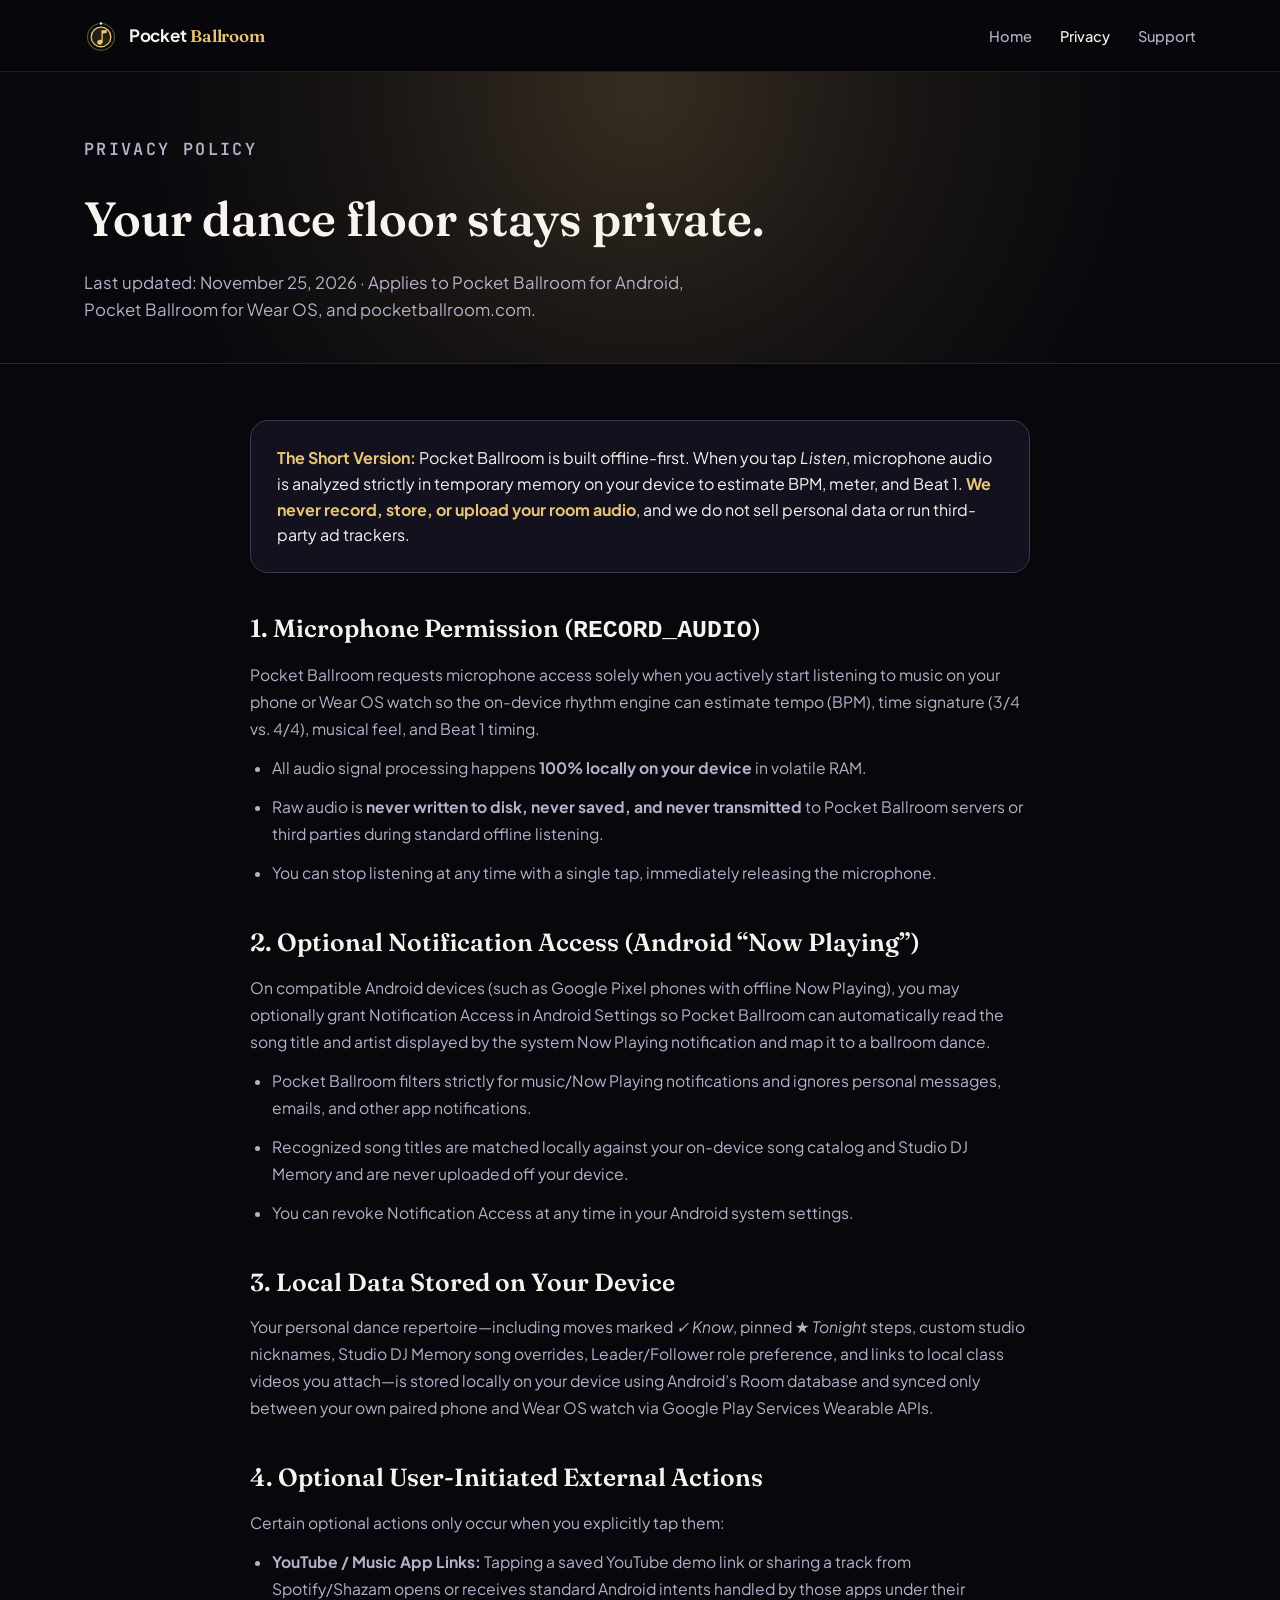
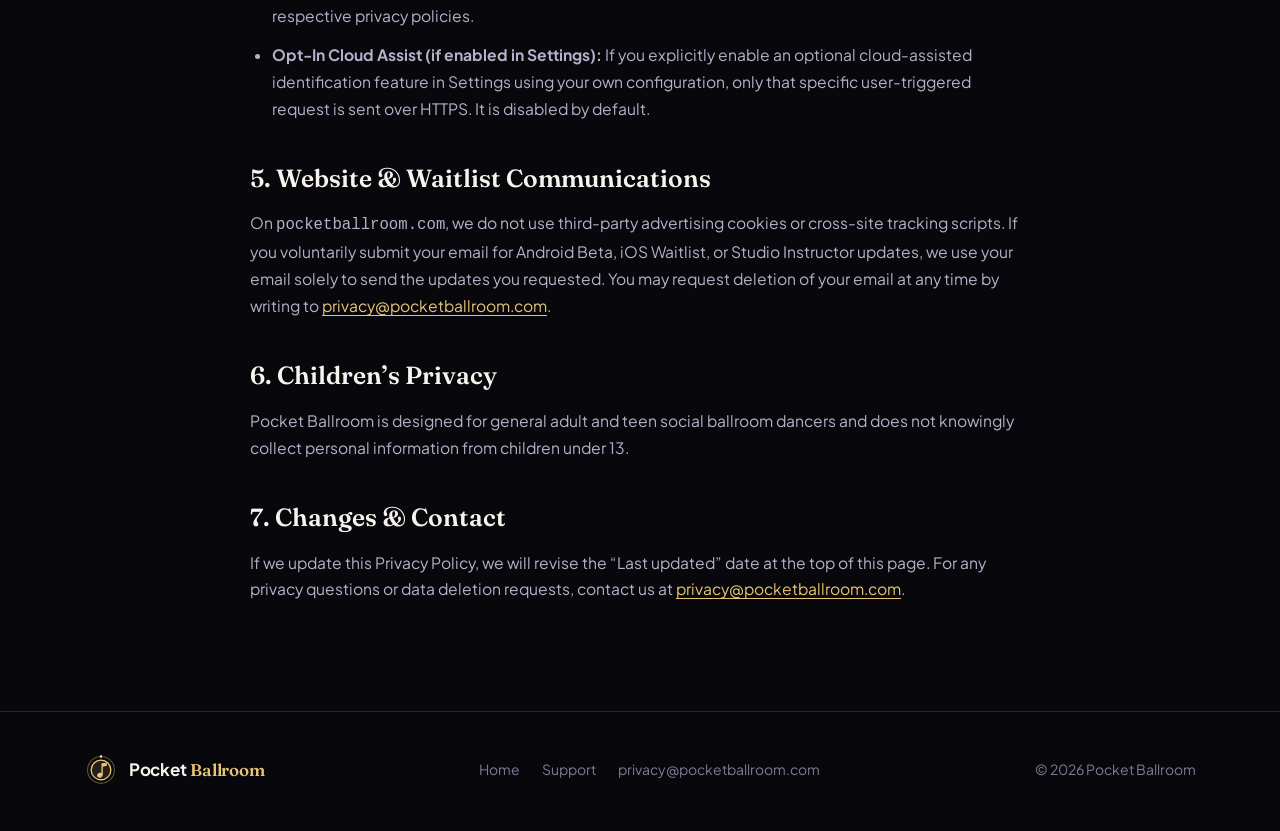
==== privacy/index.html @ 1997e45b "Launch Pocket Ballroom website, privacy policy, support page & social asset kit" ====
<!DOCTYPE html>
<html lang="en">
<head>
  <meta charset="UTF-8">
  <meta name="viewport" content="width=device-width, initial-scale=1.0">
  <title>Privacy Policy — Pocket Ballroom</title>
  <meta name="description" content="Pocket Ballroom Privacy Policy. Audio is analyzed 100% on your device—never recorded, saved, or uploaded.">
  <link rel="canonical" href="https://pocketballroom.com/privacy/">
  <meta name="theme-color" content="#08070C">
  <link rel="icon" type="image/svg+xml" href="/assets/favicon.svg">
  <link rel="preconnect" href="https://fonts.googleapis.com">
  <link rel="preconnect" href="https://fonts.gstatic.com" crossorigin>
  <link href="https://fonts.googleapis.com/css2?family=Fraunces:opsz,wght@9..144,600&family=JetBrains+Mono:wght@500;600&family=Plus+Jakarta+Sans:wght@400;500;600;700&display=swap" rel="stylesheet">
  <link rel="stylesheet" href="/css/tokens.css">
  <link rel="stylesheet" href="/css/styles.css">
</head>
<body>

  <header class="site-header">
    <div class="container nav-inner">
      <a href="/" class="brand-lockup">
        <img src="/assets/emblem.svg" alt="" class="emblem" width="34" height="34">
        <span class="brand-wordmark">
          <span class="word-pocket">Pocket</span>
          <span class="word-ballroom">Ballroom</span>
        </span>
      </a>
      <nav aria-label="Primary">
        <ul class="nav-links">
          <li><a href="/">Home</a></li>
          <li><a href="/privacy/" aria-current="page">Privacy</a></li>
          <li><a href="/support/">Support</a></li>
        </ul>
      </nav>
    </div>
  </header>

  <main>
    <section class="page-hero">
      <div class="container">
        <p class="eyebrow">Privacy Policy</p>
        <h1>Your dance floor stays private.</h1>
        <p>Last updated: November 25, 2026 · Applies to Pocket Ballroom for Android, Pocket Ballroom for Wear OS, and pocketballroom.com.</p>
      </div>
    </section>

    <article class="container prose">
      <div class="summary-box">
        <strong>The Short Version:</strong> Pocket Ballroom is built offline-first. When you tap <em>Listen</em>, microphone audio is analyzed strictly in temporary memory on your device to estimate BPM, meter, and Beat 1. <strong>We never record, store, or upload your room audio</strong>, and we do not sell personal data or run third-party ad trackers.
      </div>

      <h2>1. Microphone Permission (<code>RECORD_AUDIO</code>)</h2>
      <p>
        Pocket Ballroom requests microphone access solely when you actively start listening to music on your phone or Wear OS watch so the on-device rhythm engine can estimate tempo (BPM), time signature (3/4 vs. 4/4), musical feel, and Beat 1 timing.
      </p>
      <ul>
        <li>All audio signal processing happens <strong>100% locally on your device</strong> in volatile RAM.</li>
        <li>Raw audio is <strong>never written to disk, never saved, and never transmitted</strong> to Pocket Ballroom servers or third parties during standard offline listening.</li>
        <li>You can stop listening at any time with a single tap, immediately releasing the microphone.</li>
      </ul>

      <h2>2. Optional Notification Access (Android “Now Playing”)</h2>
      <p>
        On compatible Android devices (such as Google Pixel phones with offline Now Playing), you may optionally grant Notification Access in Android Settings so Pocket Ballroom can automatically read the song title and artist displayed by the system Now Playing notification and map it to a ballroom dance.
      </p>
      <ul>
        <li>Pocket Ballroom filters strictly for music/Now Playing notifications and ignores personal messages, emails, and other app notifications.</li>
        <li>Recognized song titles are matched locally against your on-device song catalog and Studio DJ Memory and are never uploaded off your device.</li>
        <li>You can revoke Notification Access at any time in your Android system settings.</li>
      </ul>

      <h2>3. Local Data Stored on Your Device</h2>
      <p>
        Your personal dance repertoire—including moves marked <em>✓ Know</em>, pinned <em>★ Tonight</em> steps, custom studio nicknames, Studio DJ Memory song overrides, Leader/Follower role preference, and links to local class videos you attach—is stored locally on your device using Android’s Room database and synced only between your own paired phone and Wear OS watch via Google Play Services Wearable APIs.
      </p>

      <h2>4. Optional User-Initiated External Actions</h2>
      <p>
        Certain optional actions only occur when you explicitly tap them:
      </p>
      <ul>
        <li><strong>YouTube / Music App Links:</strong> Tapping a saved YouTube demo link or sharing a track from Spotify/Shazam opens or receives standard Android intents handled by those apps under their respective privacy policies.</li>
        <li><strong>Opt-In Cloud Assist (if enabled in Settings):</strong> If you explicitly enable an optional cloud-assisted identification feature in Settings using your own configuration, only that specific user-triggered request is sent over HTTPS. It is disabled by default.</li>
      </ul>

      <h2>5. Website &amp; Waitlist Communications</h2>
      <p>
        On <code>pocketballroom.com</code>, we do not use third-party advertising cookies or cross-site tracking scripts. If you voluntarily submit your email for Android Beta, iOS Waitlist, or Studio Instructor updates, we use your email solely to send the updates you requested. You may request deletion of your email at any time by writing to <a href="mailto:privacy@pocketballroom.com">privacy@pocketballroom.com</a>.
      </p>

      <h2>6. Children’s Privacy</h2>
      <p>
        Pocket Ballroom is designed for general adult and teen social ballroom dancers and does not knowingly collect personal information from children under 13.
      </p>

      <h2>7. Changes &amp; Contact</h2>
      <p>
        If we update this Privacy Policy, we will revise the “Last updated” date at the top of this page. For any privacy questions or data deletion requests, contact us at <a href="mailto:privacy@pocketballroom.com">privacy@pocketballroom.com</a>.
      </p>
    </article>
  </main>

  <footer class="site-footer">
    <div class="container footer-inner">
      <div class="brand-lockup">
        <img src="/assets/emblem.svg" alt="" class="emblem" width="28" height="28">
        <span class="brand-wordmark">
          <span class="word-pocket">Pocket</span>
          <span class="word-ballroom">Ballroom</span>
        </span>
      </div>
      <div class="footer-links">
        <a href="/">Home</a>
        <a href="/support/">Support</a>
        <a href="mailto:privacy@pocketballroom.com">privacy@pocketballroom.com</a>
      </div>
      <div>© 2026 Pocket Ballroom</div>
    </div>
  </footer>

</body>
</html>
---- css/tokens.css ----
/* ==========================================================================
   Pocket Ballroom — Brand Design Tokens (Section 5.4 of Brand Playbook)
   Synced 1:1 with Android Theme.kt & Wear OS WearTheme.kt
   ========================================================================== */

:root {
  /* Surfaces */
  --bg-void: #08070C;
  --bg-oled: #000000;
  --surface-card: #13111D;
  --surface-subtle: #171423;
  --surface-elevated: #1C192B;
  --border-subtle: #28233A;
  --border-bright: #3E3659;

  /* Brand & Semantic Accents */
  --gold: #E8C574;
  --gold-glow: #F6DF9E;
  --gold-deep: #C9A24D;
  --gold-soft: #352C18;
  --on-gold: #161106;

  --sapphire: #64B5FF;
  --sapphire-soft: #132940;

  --rose: #F47B8A;
  --rose-soft: #381922;

  --emerald: #52D69B;
  --emerald-soft: #123024;

  --coral: #FF6B7A;
  --coral-soft: #38161D;

  /* Typography */
  --text-primary: #F7F4EE;
  --text-secondary: #B7B0C9;
  --text-muted: #817A96;

  /* Fonts */
  --font-display: 'Fraunces', Georgia, serif;
  --font-sans: 'Plus Jakarta Sans', -apple-system, BlinkMacSystemFont, sans-serif;
  --font-mono: 'JetBrains Mono', ui-monospace, SFMono-Regular, monospace;

  /* Radii & Effects */
  --radius-card: 20px;
  --radius-move: 16px;
  --radius-pill: 9999px;
  --spotlight-glow: radial-gradient(
    circle at 50% 6%,
    rgba(232, 197, 116, 0.20) 0%,
    rgba(232, 197, 116, 0.06) 45%,
    transparent 75%
  );
  --foil-sheen: linear-gradient(135deg, #F6DF9E 0%, #E8C574 52%, #C9A24D 100%);
  --velvet-fade: linear-gradient(180deg, #13111D 0%, #08070C 100%);

  /* Motion ("Waltz Glide & Crisp Downbeat") */
  --ease-glide: cubic-bezier(0.4, 0, 0.2, 1);
  --dur-fast: 200ms;
  --dur-smooth: 300ms;

  /* Layout */
  --container-max: 1160px;
  --nav-height: 72px;
}
---- css/styles.css ----
/* ==========================================================================
   Pocket Ballroom — Midnight Ballroom Stylesheet
   ========================================================================== */

*, *::before, *::after {
  box-sizing: border-box;
  margin: 0;
  padding: 0;
}

html {
  scroll-behavior: smooth;
  background-color: var(--bg-void);
  color: var(--text-primary);
  font-family: var(--font-sans);
  font-size: 16px;
  line-height: 1.6;
  -webkit-font-smoothing: antialiased;
  -moz-osx-font-smoothing: grayscale;
}

body {
  background-color: var(--bg-void);
  color: var(--text-primary);
  overflow-x: hidden;
  min-height: 100vh;
}

img, svg {
  display: block;
  max-width: 100%;
}

a {
  color: inherit;
  text-decoration: none;
}

button {
  font-family: inherit;
  cursor: pointer;
  border: none;
  background: none;
  color: inherit;
}

:focus-visible {
  outline: 2px solid var(--gold);
  outline-offset: 3px;
}

.tabular {
  font-family: var(--font-mono);
  font-variant-numeric: tabular-nums;
}

.container {
  width: 100%;
  max-width: var(--container-max);
  margin: 0 auto;
  padding: 0 24px;
}

.sr-only {
  position: absolute;
  width: 1px;
  height: 1px;
  padding: 0;
  margin: -1px;
  overflow: hidden;
  clip: rect(0, 0, 0, 0);
  white-space: nowrap;
  border: 0;
}

/* ---------- Sticky Navigation ---------- */
.site-header {
  position: sticky;
  top: 0;
  z-index: 100;
  height: var(--nav-height);
  background: rgba(8, 7, 12, 0.82);
  backdrop-filter: blur(18px);
  -webkit-backdrop-filter: blur(18px);
  border-bottom: 1px solid rgba(40, 35, 58, 0.7);
}

.nav-inner {
  height: 100%;
  display: flex;
  align-items: center;
  justify-content: space-between;
  gap: 24px;
}

.brand-lockup {
  display: inline-flex;
  align-items: center;
  gap: 11px;
  font-size: 1.0625rem;
  letter-spacing: -0.015em;
  flex-shrink: 0;
}

.brand-lockup .emblem {
  width: 34px;
  height: 34px;
}

.brand-wordmark {
  display: inline-flex;
  align-items: baseline;
  gap: 4px;
}

.brand-wordmark .word-pocket {
  font-weight: 700;
  color: var(--text-primary);
}

.brand-wordmark .word-ballroom {
  font-family: var(--font-display);
  font-weight: 600;
  color: var(--gold);
}

.nav-links {
  display: flex;
  align-items: center;
  gap: 28px;
  list-style: none;
}

.nav-links a {
  font-size: 0.9125rem;
  font-weight: 500;
  color: var(--text-secondary);
  transition: color var(--dur-fast) var(--ease-glide);
}

.nav-links a:hover,
.nav-links a[aria-current="page"] {
  color: var(--text-primary);
}

.nav-actions {
  display: flex;
  align-items: center;
  gap: 12px;
}

.mobile-menu-btn {
  display: none;
  width: 40px;
  height: 40px;
  border-radius: 12px;
  border: 1px solid var(--border-subtle);
  background: var(--surface-card);
  align-items: center;
  justify-content: center;
  color: var(--text-primary);
}

/* ---------- Buttons ---------- */
.btn {
  display: inline-flex;
  align-items: center;
  justify-content: center;
  gap: 9px;
  border-radius: var(--radius-pill);
  font-weight: 600;
  font-size: 0.9375rem;
  line-height: 1;
  padding: 14px 24px;
  transition: transform var(--dur-fast) var(--ease-glide),
              background var(--dur-fast) var(--ease-glide),
              border-color var(--dur-fast) var(--ease-glide),
              box-shadow var(--dur-fast) var(--ease-glide);
  white-space: nowrap;
}

.btn:active {
  transform: translateY(1px);
}

.btn-sm {
  padding: 10px 18px;
  font-size: 0.875rem;
}

.btn-gold {
  background: var(--gold);
  color: var(--on-gold);
  box-shadow: 0 6px 24px rgba(232, 197, 116, 0.18);
}

.btn-gold:hover {
  background: var(--foil-sheen);
  box-shadow: 0 10px 30px rgba(232, 197, 116, 0.28);
  transform: translateY(-1px);
}

.btn-outline {
  background: var(--surface-card);
  color: var(--text-primary);
  border: 1px solid var(--border-bright);
}

.btn-outline:hover {
  background: var(--surface-elevated);
  border-color: var(--gold);
  transform: translateY(-1px);
}

.btn-ghost {
  color: var(--gold);
  padding: 10px 4px;
}

.btn-ghost:hover {
  color: var(--gold-glow);
}

/* ---------- Hero Section ---------- */
.hero {
  position: relative;
  padding: 72px 0 96px;
  background: var(--spotlight-glow), var(--bg-void);
  overflow: hidden;
}

.hero-grid {
  display: grid;
  grid-template-columns: minmax(0, 1.05fr) minmax(0, 0.95fr);
  gap: 56px;
  align-items: center;
}

.eyebrow {
  font-family: var(--font-mono);
  font-size: 0.75rem;
  font-weight: 600;
  letter-spacing: 0.14em;
  text-transform: uppercase;
  color: var(--gold);
  margin-bottom: 18px;
}

.hero-title {
  font-family: var(--font-display);
  font-weight: 600;
  font-size: clamp(2.5rem, 4.7vw, 3.85rem);
  line-height: 1.07;
  letter-spacing: -0.025em;
  color: var(--text-primary);
  margin-bottom: 22px;
}

.hero-title em {
  font-style: italic;
  color: var(--gold);
  font-weight: 600;
}

.hero-sub {
  font-size: 1.125rem;
  line-height: 1.65;
  color: var(--text-secondary);
  max-width: 520px;
  margin-bottom: 32px;
}

.hero-ctas {
  display: flex;
  flex-wrap: wrap;
  gap: 14px;
  margin-bottom: 28px;
}

.hero-meta {
  display: flex;
  flex-wrap: wrap;
  align-items: center;
  gap: 20px;
  font-size: 0.84375rem;
  color: var(--text-muted);
}

.hero-meta span {
  display: inline-flex;
  align-items: center;
  gap: 7px;
}

.hero-meta svg {
  color: var(--emerald);
  flex-shrink: 0;
}

/* ---------- Interactive Hero Device Stage ---------- */
.hero-stage {
  position: relative;
  display: flex;
  flex-direction: column;
  align-items: center;
}

.stage-devices {
  position: relative;
  width: 100%;
  max-width: 470px;
  display: flex;
  align-items: flex-end;
  justify-content: center;
  padding-right: 48px;
}

.phone-frame {
  width: 312px;
  background: var(--bg-void);
  border-radius: 36px;
  border: 1.5px solid var(--border-bright);
  padding: 14px;
  box-shadow:
    0 32px 72px rgba(0, 0, 0, 0.72),
    0 0 80px rgba(232, 197, 116, 0.08);
  position: relative;
  z-index: 2;
}

.phone-notch {
  width: 72px;
  height: 16px;
  background: #040307;
  border-radius: 99px;
  margin: 0 auto 12px;
}

.phone-screen {
  background: var(--bg-void);
  border-radius: 24px;
  padding: 6px 2px 4px;
}

.party-card {
  background: var(--surface-card);
  border: 1px solid var(--border-subtle);
  border-radius: 20px;
  padding: 16px;
}

.party-card-top {
  display: flex;
  align-items: center;
  justify-content: space-between;
  gap: 8px;
  margin-bottom: 10px;
}

.listening-state {
  display: inline-flex;
  align-items: center;
  gap: 6px;
  font-size: 0.72rem;
  font-weight: 600;
  color: var(--emerald);
  background: var(--emerald-soft);
  padding: 4px 10px;
  border-radius: var(--radius-pill);
}

.beat-dot {
  width: 7px;
  height: 7px;
  border-radius: 50%;
  background: var(--emerald);
  transition: transform 90ms ease-out, background-color 90ms ease-out;
}

.beat-dot.beat-1 {
  background: var(--gold);
  transform: scale(1.5);
}

.lane-pill {
  font-size: 0.7rem;
  font-weight: 600;
  padding: 4px 9px;
  border-radius: var(--radius-pill);
  background: var(--sapphire-soft);
  color: var(--sapphire);
}

.lane-pill.spot {
  background: var(--gold-soft);
  color: var(--gold);
}

.party-dance-name {
  font-size: 1.55rem;
  font-weight: 700;
  letter-spacing: -0.025em;
  color: var(--text-primary);
  line-height: 1.15;
  margin-bottom: 6px;
}

.party-metrics {
  display: flex;
  align-items: center;
  gap: 10px;
  font-size: 0.78rem;
  color: var(--text-secondary);
  margin-bottom: 14px;
}

.party-metrics .sep {
  color: var(--border-bright);
}

.party-metrics .bpm-val {
  color: var(--gold);
  font-weight: 600;
}

.role-toggle {
  display: grid;
  grid-template-columns: 1fr 1fr;
  gap: 6px;
  background: var(--surface-subtle);
  border: 1px solid var(--border-subtle);
  border-radius: var(--radius-pill);
  padding: 3px;
  margin-bottom: 12px;
}

.role-btn {
  font-size: 0.75rem;
  font-weight: 600;
  padding: 6px 10px;
  border-radius: var(--radius-pill);
  color: var(--text-muted);
  transition: background var(--dur-fast) var(--ease-glide), color var(--dur-fast) var(--ease-glide);
}

.role-btn.active-lead {
  background: var(--sapphire-soft);
  color: var(--sapphire);
}

.role-btn.active-follow {
  background: var(--rose-soft);
  color: var(--rose);
}

.steps-heading {
  display: flex;
  align-items: center;
  justify-content: space-between;
  font-size: 0.72rem;
  font-weight: 600;
  color: var(--text-muted);
  text-transform: uppercase;
  letter-spacing: 0.06em;
  margin-bottom: 8px;
}

.steps-heading .know-badge {
  color: var(--emerald);
  text-transform: none;
  letter-spacing: 0;
}

.step-list {
  display: flex;
  flex-direction: column;
  gap: 7px;
}

.step-item {
  background: var(--surface-subtle);
  border: 1px solid var(--border-subtle);
  border-radius: 13px;
  padding: 9px 11px;
}

.step-item-head {
  display: flex;
  align-items: center;
  justify-content: space-between;
  gap: 6px;
  margin-bottom: 2px;
}

.step-name {
  font-size: 0.8125rem;
  font-weight: 600;
  color: var(--text-primary);
}

.tonight-tag {
  font-size: 0.65rem;
  font-weight: 600;
  color: var(--gold);
  background: var(--gold-soft);
  padding: 2px 7px;
  border-radius: var(--radius-pill);
}

.step-cue {
  font-size: 0.72rem;
  color: var(--text-secondary);
  line-height: 1.35;
}

/* Wear OS Watch Mockup */
.watch-frame {
  position: absolute;
  right: 0;
  bottom: 22px;
  z-index: 3;
  width: 158px;
  height: 158px;
  border-radius: 50%;
  background: var(--bg-oled);
  border: 5px solid #262235;
  box-shadow:
    0 20px 50px rgba(0, 0, 0, 0.85),
    inset 0 0 0 1px rgba(232, 197, 116, 0.18);
  display: flex;
  flex-direction: column;
  align-items: center;
  justify-content: center;
  text-align: center;
  padding: 14px;
}

.watch-ring {
  position: absolute;
  inset: 8px;
  border-radius: 50%;
  border: 2px solid rgba(232, 197, 116, 0.3);
  transition: transform 110ms ease-out, border-color 110ms ease-out, box-shadow 110ms ease-out;
  pointer-events: none;
}

.watch-ring.pulse-beat1 {
  border-color: var(--gold);
  transform: scale(1.035);
  box-shadow: 0 0 22px rgba(232, 197, 116, 0.55), inset 0 0 18px rgba(232, 197, 116, 0.22);
}

.watch-ring.pulse-tick {
  border-color: rgba(232, 197, 116, 0.6);
}

.watch-label {
  font-size: 0.62rem;
  font-weight: 600;
  text-transform: uppercase;
  letter-spacing: 0.08em;
  color: var(--text-muted);
  margin-bottom: 2px;
}

.watch-beat-num {
  font-family: var(--font-mono);
  font-size: 2rem;
  font-weight: 700;
  line-height: 1;
  color: var(--text-primary);
  margin-bottom: 4px;
  transition: color 90ms ease-out, transform 90ms ease-out;
}

.watch-beat-num.is-beat1 {
  color: var(--gold);
  transform: scale(1.1);
}

.watch-cue {
  font-size: 0.68rem;
  font-weight: 600;
  color: var(--emerald);
}

.watch-mode {
  font-size: 0.6rem;
  color: var(--text-muted);
  margin-top: 2px;
}

/* Dance Switcher Bar under hero devices */
.demo-switcher {
  margin-top: 20px;
  display: flex;
  flex-wrap: wrap;
  justify-content: center;
  gap: 8px;
}

.demo-chip {
  font-size: 0.78rem;
  font-weight: 600;
  padding: 7px 14px;
  border-radius: var(--radius-pill);
  background: var(--surface-card);
  border: 1px solid var(--border-subtle);
  color: var(--text-secondary);
  transition: all var(--dur-fast) var(--ease-glide);
}

.demo-chip:hover {
  border-color: var(--border-bright);
  color: var(--text-primary);
}

.demo-chip.active {
  background: var(--gold-soft);
  border-color: var(--gold);
  color: var(--gold);
}

/* ---------- Shared Section Styling ---------- */
.section {
  padding: 88px 0;
  border-top: 1px solid rgba(40, 35, 58, 0.55);
}

.section-header {
  max-width: 680px;
  margin-bottom: 48px;
}

.section-header.centered {
  margin-left: auto;
  margin-right: auto;
  text-align: center;
}

.section-title {
  font-family: var(--font-display);
  font-weight: 600;
  font-size: clamp(1.9rem, 3.2vw, 2.65rem);
  line-height: 1.14;
  letter-spacing: -0.02em;
  color: var(--text-primary);
  margin-bottom: 14px;
}

.section-lead {
  font-size: 1.05rem;
  color: var(--text-secondary);
  line-height: 1.65;
}

/* ---------- 3-Card Story Strip ---------- */
.story-grid {
  display: grid;
  grid-template-columns: repeat(3, minmax(0, 1fr));
  gap: 20px;
}

.story-card {
  background: var(--surface-card);
  border: 1px solid var(--border-subtle);
  border-radius: var(--radius-card);
  padding: 28px;
  display: flex;
  flex-direction: column;
  gap: 14px;
  transition: border-color var(--dur-smooth) var(--ease-glide), transform var(--dur-smooth) var(--ease-glide);
}

.story-card:hover {
  border-color: var(--border-bright);
  transform: translateY(-2px);
}

.story-step-num {
  font-family: var(--font-mono);
  font-size: 0.78rem;
  font-weight: 600;
  color: var(--gold);
  letter-spacing: 0.08em;
}

.story-question {
  font-family: var(--font-display);
  font-style: italic;
  font-size: 1.35rem;
  font-weight: 600;
  color: var(--text-primary);
  line-height: 1.25;
}

.story-answer {
  font-size: 0.9375rem;
  color: var(--text-secondary);
  line-height: 1.6;
}

/* ---------- Alternating Feature Deep-Dives ---------- */
.feature-stack {
  display: flex;
  flex-direction: column;
  gap: 72px;
}

.feature-row {
  display: grid;
  grid-template-columns: minmax(0, 1fr) minmax(0, 1fr);
  gap: 56px;
  align-items: center;
}

.feature-row.reverse .feature-visual {
  order: -1;
}

.feature-kicker {
  font-family: var(--font-mono);
  font-size: 0.75rem;
  font-weight: 600;
  text-transform: uppercase;
  letter-spacing: 0.12em;
  color: var(--gold);
  margin-bottom: 12px;
}

.feature-title {
  font-family: var(--font-display);
  font-size: clamp(1.6rem, 2.6vw, 2.15rem);
  font-weight: 600;
  line-height: 1.18;
  letter-spacing: -0.02em;
  margin-bottom: 16px;
}

.feature-desc {
  font-size: 1rem;
  color: var(--text-secondary);
  margin-bottom: 22px;
  line-height: 1.65;
}

.feature-bullets {
  list-style: none;
  display: flex;
  flex-direction: column;
  gap: 11px;
}

.feature-bullets li {
  display: flex;
  align-items: flex-start;
  gap: 10px;
  font-size: 0.9375rem;
  color: var(--text-secondary);
}

.feature-bullets li svg {
  color: var(--gold);
  flex-shrink: 0;
  margin-top: 3px;
}

.feature-bullets strong {
  color: var(--text-primary);
  font-weight: 600;
}

.feature-card-panel {
  background: var(--surface-card);
  border: 1px solid var(--border-subtle);
  border-radius: 24px;
  padding: 28px;
}

/* Feature Visual 1: Feel Chips & Studio DJ */
.song-match-row {
  display: flex;
  align-items: center;
  justify-content: space-between;
  gap: 12px;
  background: var(--surface-subtle);
  border: 1px solid var(--border-subtle);
  border-radius: 16px;
  padding: 14px 16px;
  margin-bottom: 18px;
}

.song-title {
  font-weight: 600;
  font-size: 0.95rem;
  color: var(--text-primary);
}

.song-artist {
  font-size: 0.8125rem;
  color: var(--text-muted);
}

.match-badge {
  font-size: 0.75rem;
  font-weight: 600;
  color: var(--emerald);
  background: var(--emerald-soft);
  padding: 5px 11px;
  border-radius: var(--radius-pill);
  white-space: nowrap;
}

.chips-label {
  font-size: 0.75rem;
  font-weight: 600;
  color: var(--text-muted);
  text-transform: uppercase;
  letter-spacing: 0.08em;
  margin-bottom: 10px;
}

.feel-chips-wrap {
  display: flex;
  flex-wrap: wrap;
  gap: 8px;
  margin-bottom: 18px;
}

.feel-chip {
  font-size: 0.8125rem;
  font-weight: 600;
  padding: 8px 14px;
  border-radius: var(--radius-pill);
  background: var(--surface-subtle);
  border: 1px solid var(--border-bright);
  color: var(--text-secondary);
  transition: all var(--dur-fast) var(--ease-glide);
}

.feel-chip.active,
.feel-chip:hover {
  background: var(--gold-soft);
  border-color: var(--gold);
  color: var(--gold);
}

.dj-memory-bar {
  display: flex;
  align-items: center;
  justify-content: space-between;
  gap: 12px;
  padding-top: 16px;
  border-top: 1px solid var(--border-subtle);
  font-size: 0.84375rem;
  color: var(--text-secondary);
}

.dj-memory-bar strong {
  color: var(--gold);
}

/* Feature Visual 2: Muted Video Player Preview */
.muted-player {
  background: #0B0912;
  border: 1px solid var(--border-subtle);
  border-radius: 18px;
  padding: 18px;
}

.player-viewport {
  position: relative;
  border-radius: 14px;
  background: radial-gradient(circle at 50% 30%, rgba(232, 197, 116, 0.16), #08070C 75%);
  border: 1px solid var(--border-subtle);
  padding: 28px 20px;
  text-align: center;
  margin-bottom: 14px;
}

.muted-pill {
  display: inline-flex;
  align-items: center;
  gap: 6px;
  font-size: 0.75rem;
  font-weight: 600;
  color: var(--text-secondary);
  background: rgba(19, 17, 29, 0.9);
  border: 1px solid var(--border-subtle);
  padding: 5px 12px;
  border-radius: var(--radius-pill);
  margin-bottom: 14px;
}

.player-step-title {
  font-family: var(--font-display);
  font-size: 1.35rem;
  color: var(--text-primary);
  margin-bottom: 4px;
}

.player-step-sub {
  font-size: 0.84375rem;
  color: var(--text-secondary);
}

.speed-row {
  display: flex;
  align-items: center;
  justify-content: space-between;
  gap: 10px;
}

.speed-pills {
  display: flex;
  gap: 6px;
}

.speed-pill {
  font-family: var(--font-mono);
  font-size: 0.78rem;
  font-weight: 600;
  padding: 6px 12px;
  border-radius: var(--radius-pill);
  background: var(--surface-subtle);
  border: 1px solid var(--border-subtle);
  color: var(--text-secondary);
}

.speed-pill.active {
  background: var(--gold);
  color: var(--on-gold);
  border-color: var(--gold);
}

/* Feature Visual 3: Pure OLED Watch Showcase */
.oled-showcase {
  background: var(--bg-oled);
  border: 1px solid var(--border-subtle);
  border-radius: 24px;
  padding: 32px 24px;
  display: flex;
  flex-direction: column;
  align-items: center;
  gap: 20px;
  text-align: center;
}

.oled-watch-dial {
  width: 200px;
  height: 200px;
  border-radius: 50%;
  background: var(--bg-oled);
  border: 2px solid var(--gold);
  box-shadow: 0 0 42px rgba(232, 197, 116, 0.22);
  display: flex;
  flex-direction: column;
  align-items: center;
  justify-content: center;
  gap: 4px;
}

.oled-modes {
  display: flex;
  flex-wrap: wrap;
  justify-content: center;
  gap: 8px;
}

.oled-mode-pill {
  font-size: 0.78rem;
  font-weight: 600;
  padding: 6px 13px;
  border-radius: var(--radius-pill);
  border: 1px solid var(--border-subtle);
  color: var(--text-secondary);
  background: #0E0D14;
}

.oled-mode-pill.active {
  border-color: var(--gold);
  color: var(--gold);
  background: var(--gold-soft);
}

/* ---------- 9 Supported Dances Grid ---------- */
.dance-filters {
  display: flex;
  flex-wrap: wrap;
  justify-content: center;
  gap: 10px;
  margin-bottom: 36px;
}

.filter-btn {
  font-size: 0.875rem;
  font-weight: 600;
  padding: 9px 18px;
  border-radius: var(--radius-pill);
  background: var(--surface-card);
  border: 1px solid var(--border-subtle);
  color: var(--text-secondary);
  transition: all var(--dur-fast) var(--ease-glide);
}

.filter-btn:hover {
  border-color: var(--border-bright);
  color: var(--text-primary);
}

.filter-btn.active {
  background: var(--gold);
  border-color: var(--gold);
  color: var(--on-gold);
}

.dances-grid {
  display: grid;
  grid-template-columns: repeat(3, minmax(0, 1fr));
  gap: 18px;
}

.dance-card {
  background: var(--surface-card);
  border: 1px solid var(--border-subtle);
  border-radius: var(--radius-card);
  padding: 22px;
  display: flex;
  flex-direction: column;
  gap: 10px;
  transition: border-color var(--dur-fast) var(--ease-glide), transform var(--dur-fast) var(--ease-glide);
}

.dance-card:hover {
  border-color: var(--border-bright);
  transform: translateY(-2px);
}

.dance-card.hidden {
  display: none;
}

.dance-card-head {
  display: flex;
  align-items: flex-start;
  justify-content: space-between;
  gap: 10px;
}

.dance-card-title {
  font-size: 1.125rem;
  font-weight: 700;
  color: var(--text-primary);
  letter-spacing: -0.015em;
}

.dance-cat-label {
  font-size: 0.72rem;
  font-weight: 600;
  color: var(--text-muted);
  text-transform: uppercase;
  letter-spacing: 0.07em;
}

.dance-timing {
  font-family: var(--font-mono);
  font-size: 0.8125rem;
  color: var(--gold);
  background: var(--surface-subtle);
  border: 1px solid var(--border-subtle);
  padding: 7px 11px;
  border-radius: 10px;
}

.dance-card-meta {
  display: flex;
  align-items: center;
  justify-content: space-between;
  gap: 8px;
  font-size: 0.8rem;
  color: var(--text-secondary);
  margin-top: auto;
  padding-top: 6px;
}

.dance-desc {
  font-size: 0.875rem;
  color: var(--text-secondary);
  line-height: 1.5;
}

/* ---------- Privacy & Offline Trust Bar ---------- */
.trust-bar {
  display: grid;
  grid-template-columns: repeat(3, minmax(0, 1fr));
  gap: 20px;
}

.trust-item {
  background: var(--surface-card);
  border: 1px solid var(--border-subtle);
  border-radius: var(--radius-card);
  padding: 26px;
  display: flex;
  align-items: flex-start;
  gap: 16px;
}

.trust-icon {
  width: 44px;
  height: 44px;
  border-radius: 13px;
  background: var(--gold-soft);
  color: var(--gold);
  display: flex;
  align-items: center;
  justify-content: center;
  flex-shrink: 0;
}

.trust-item h3 {
  font-size: 1rem;
  font-weight: 700;
  margin-bottom: 4px;
}

.trust-item p {
  font-size: 0.8875rem;
  color: var(--text-secondary);
  line-height: 1.55;
}

/* ---------- Studio Instructors Callout ---------- */
.studio-banner {
  background:
    radial-gradient(circle at 85% 20%, rgba(232, 197, 116, 0.14), transparent 55%),
    var(--surface-card);
  border: 1px solid var(--border-bright);
  border-radius: 24px;
  padding: 44px;
  display: flex;
  align-items: center;
  justify-content: space-between;
  gap: 32px;
}

.studio-banner h2 {
  font-family: var(--font-display);
  font-size: clamp(1.55rem, 2.5vw, 2.05rem);
  font-weight: 600;
  margin-bottom: 10px;
}

.studio-banner p {
  color: var(--text-secondary);
  max-width: 580px;
  font-size: 0.98rem;
}

/* ---------- FAQ Accordion ---------- */
.faq-list {
  max-width: 780px;
  margin: 0 auto;
  display: flex;
  flex-direction: column;
  gap: 12px;
}

.faq-item {
  background: var(--surface-card);
  border: 1px solid var(--border-subtle);
  border-radius: 16px;
  overflow: hidden;
}

.faq-trigger {
  width: 100%;
  padding: 20px 24px;
  display: flex;
  align-items: center;
  justify-content: space-between;
  gap: 16px;
  text-align: left;
  font-size: 1.02rem;
  font-weight: 600;
  color: var(--text-primary);
}

.faq-trigger:hover {
  background: var(--surface-elevated);
}

.faq-chevron {
  color: var(--gold);
  flex-shrink: 0;
  transition: transform var(--dur-smooth) var(--ease-glide);
}

.faq-item[data-open="true"] .faq-chevron {
  transform: rotate(180deg);
}

.faq-panel {
  display: none;
  padding: 0 24px 20px;
  font-size: 0.95rem;
  color: var(--text-secondary);
  line-height: 1.65;
}

.faq-item[data-open="true"] .faq-panel {
  display: block;
}

/* ---------- Final CTA & Footer ---------- */
.final-cta {
  text-align: center;
  padding: 88px 0;
  background: var(--spotlight-glow), var(--bg-void);
  border-top: 1px solid rgba(40, 35, 58, 0.55);
}

.final-cta .emblem-lg {
  width: 60px;
  height: 60px;
  margin: 0 auto 20px;
}

.final-cta h2 {
  font-family: var(--font-display);
  font-size: clamp(2rem, 3.6vw, 2.9rem);
  font-weight: 600;
  margin-bottom: 14px;
}

.final-cta p {
  color: var(--text-secondary);
  max-width: 520px;
  margin: 0 auto 30px;
  font-size: 1.05rem;
}

.site-footer {
  border-top: 1px solid var(--border-subtle);
  padding: 40px 0 48px;
  font-size: 0.875rem;
  color: var(--text-muted);
}

.footer-inner {
  display: flex;
  flex-wrap: wrap;
  align-items: center;
  justify-content: space-between;
  gap: 24px;
}

.footer-links {
  display: flex;
  flex-wrap: wrap;
  align-items: center;
  gap: 22px;
}

.footer-links a:hover {
  color: var(--gold);
}

/* ---------- Modal (Early Access / Waitlist) ---------- */
.modal-backdrop {
  position: fixed;
  inset: 0;
  z-index: 200;
  background: rgba(4, 3, 7, 0.8);
  backdrop-filter: blur(8px);
  display: none;
  align-items: center;
  justify-content: center;
  padding: 20px;
}

.modal-backdrop[aria-hidden="false"] {
  display: flex;
}

.modal-dialog {
  width: 100%;
  max-width: 460px;
  background: var(--surface-card);
  border: 1px solid var(--border-bright);
  border-radius: 24px;
  padding: 32px;
  position: relative;
  box-shadow: 0 32px 80px rgba(0, 0, 0, 0.75);
}

.modal-close {
  position: absolute;
  top: 18px;
  right: 18px;
  width: 36px;
  height: 36px;
  border-radius: 50%;
  background: var(--surface-subtle);
  color: var(--text-secondary);
  display: flex;
  align-items: center;
  justify-content: center;
}

.modal-close:hover {
  color: var(--text-primary);
  background: var(--surface-elevated);
}

.modal-title {
  font-family: var(--font-display);
  font-size: 1.65rem;
  font-weight: 600;
  margin-bottom: 8px;
}

.modal-sub {
  font-size: 0.92rem;
  color: var(--text-secondary);
  margin-bottom: 22px;
}

.form-group {
  margin-bottom: 16px;
}

.form-label {
  display: block;
  font-size: 0.8125rem;
  font-weight: 600;
  color: var(--text-secondary);
  margin-bottom: 7px;
}

.form-input,
.form-select {
  width: 100%;
  padding: 12px 14px;
  border-radius: 12px;
  background: var(--surface-subtle);
  border: 1px solid var(--border-bright);
  color: var(--text-primary);
  font-family: inherit;
  font-size: 0.95rem;
}

.form-input:focus,
.form-select:focus {
  outline: none;
  border-color: var(--gold);
}

.form-status {
  margin-top: 14px;
  font-size: 0.875rem;
  padding: 12px 14px;
  border-radius: 12px;
  display: none;
}

.form-status.success {
  display: block;
  background: var(--emerald-soft);
  color: var(--emerald);
  border: 1px solid rgba(82, 214, 155, 0.3);
}

.form-status.info {
  display: block;
  background: var(--gold-soft);
  color: var(--gold);
  border: 1px solid rgba(232, 197, 116, 0.3);
}

/* ---------- Subpages (Privacy & Support) ---------- */
.page-hero {
  padding: 64px 0 40px;
  background: var(--spotlight-glow), var(--bg-void);
  border-bottom: 1px solid var(--border-subtle);
}

.page-hero h1 {
  font-family: var(--font-display);
  font-size: clamp(2rem, 4vw, 3rem);
  font-weight: 600;
  margin-bottom: 12px;
}

.page-hero p {
  color: var(--text-secondary);
  max-width: 640px;
  font-size: 1.05rem;
}

.prose {
  max-width: 780px;
  padding: 56px 0 96px;
}

.prose h2 {
  font-family: var(--font-display);
  font-size: 1.55rem;
  font-weight: 600;
  color: var(--text-primary);
  margin: 36px 0 12px;
}

.prose h2:first-child {
  margin-top: 0;
}

.prose p,
.prose li {
  color: var(--text-secondary);
  font-size: 0.98rem;
  line-height: 1.72;
  margin-bottom: 12px;
}

.prose ul {
  padding-left: 22px;
  margin-bottom: 18px;
}

.prose a {
  color: var(--gold);
  text-decoration: underline;
  text-underline-offset: 3px;
}

.prose .summary-box {
  background: var(--surface-card);
  border: 1px solid var(--border-bright);
  border-radius: 18px;
  padding: 24px 26px;
  margin-bottom: 32px;
}

.prose .summary-box strong {
  color: var(--gold);
}

/* ---------- Responsive ---------- */
@media (max-width: 960px) {
  .hero-grid,
  .feature-row {
    grid-template-columns: 1fr;
    gap: 40px;
  }

  .feature-row.reverse .feature-visual {
    order: 0;
  }

  .story-grid,
  .dances-grid,
  .trust-bar {
    grid-template-columns: 1fr 1fr;
  }

  .studio-banner {
    flex-direction: column;
    align-items: flex-start;
    padding: 32px;
  }
}

@media (max-width: 680px) {
  .nav-links {
    display: none;
    position: absolute;
    top: var(--nav-height);
    left: 0;
    right: 0;
    background: var(--surface-card);
    border-bottom: 1px solid var(--border-subtle);
    flex-direction: column;
    padding: 20px 24px;
    gap: 16px;
  }

  .nav-links.open {
    display: flex;
  }

  .mobile-menu-btn {
    display: inline-flex;
  }

  .nav-inner {
    gap: 10px;
  }

  .brand-lockup {
    font-size: 0.96rem;
    gap: 8px;
  }

  .brand-lockup .emblem {
    width: 28px;
    height: 28px;
  }

  .nav-actions {
    gap: 8px;
  }

  .nav-actions .btn-sm {
    padding: 8px 12px;
    font-size: 0.78rem;
  }

  .hero {
    padding: 48px 0 72px;
  }

  .stage-devices {
    padding-right: 0;
    padding-bottom: 56px;
  }

  .watch-frame {
    width: 136px;
    height: 136px;
    right: 8px;
    bottom: 0;
  }

  .story-grid,
  .dances-grid,
  .trust-bar {
    grid-template-columns: 1fr;
  }

  .section {
    padding: 64px 0;
  }
}
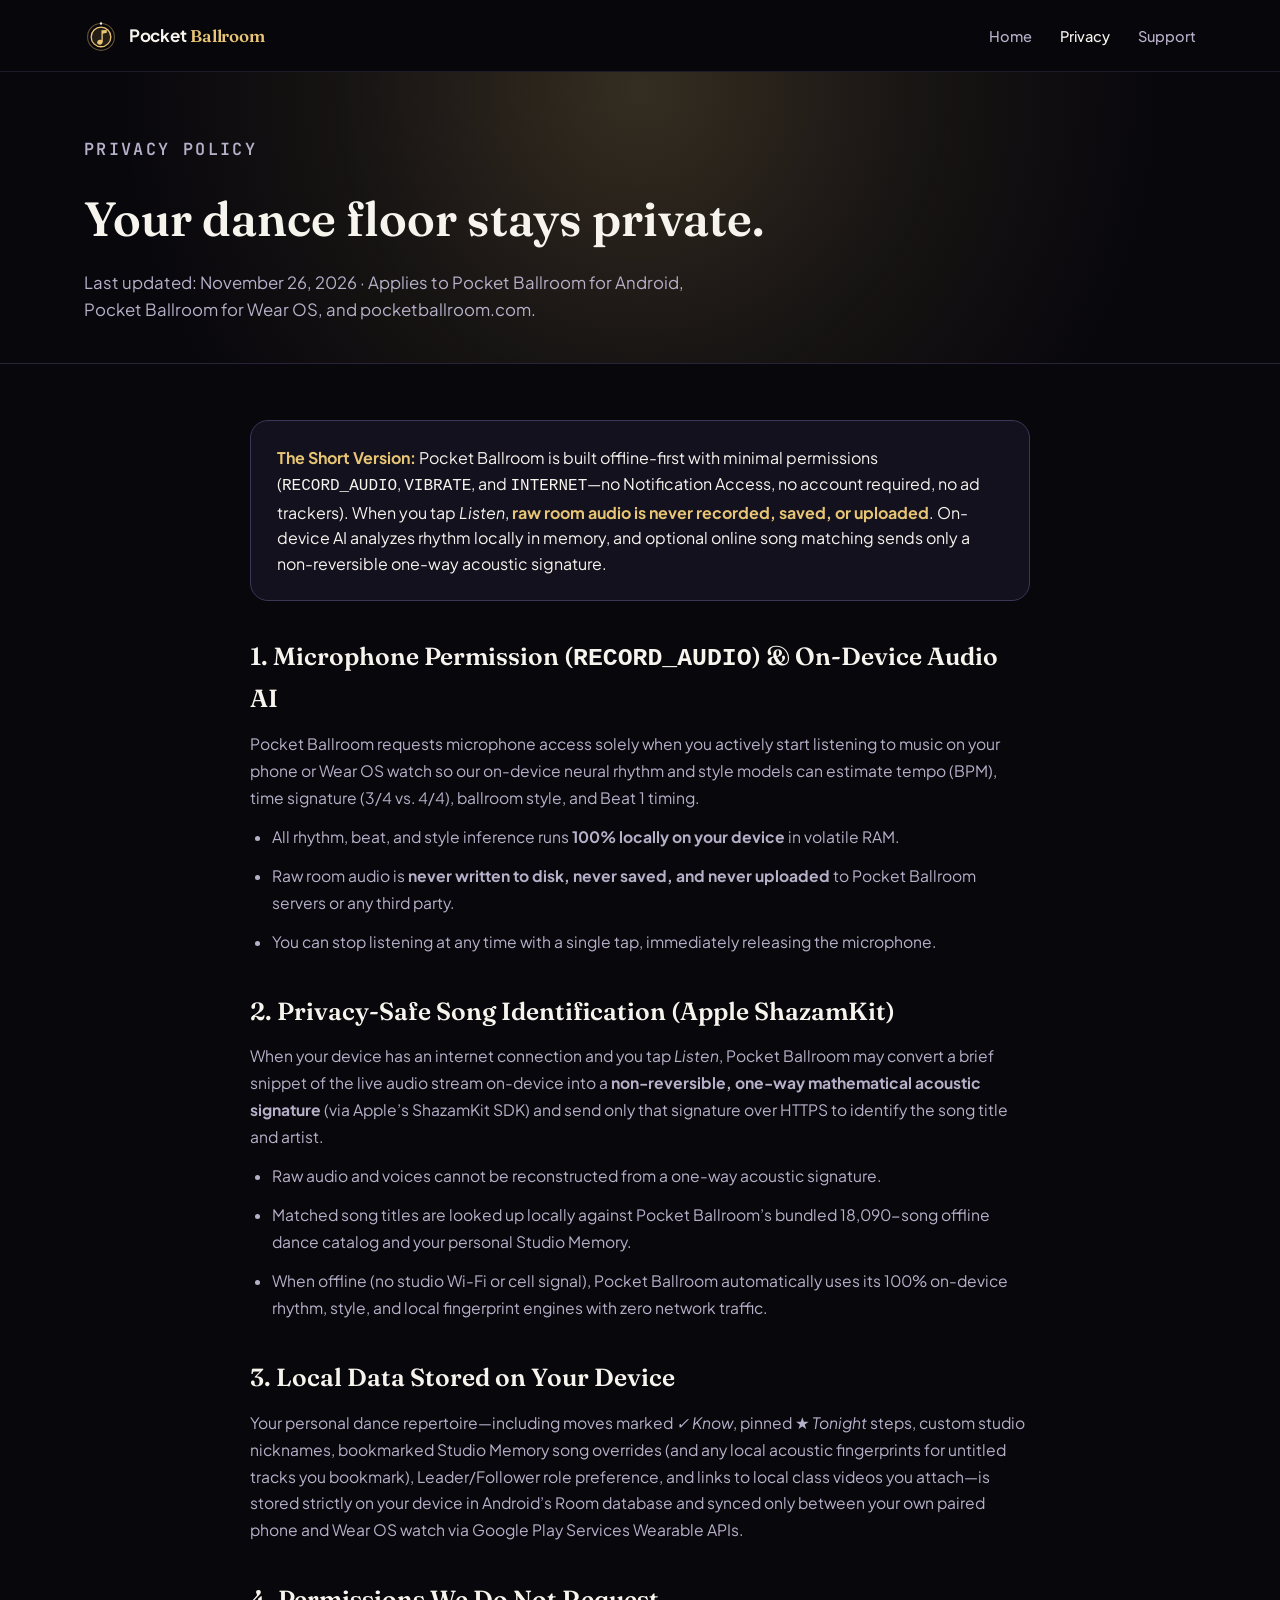
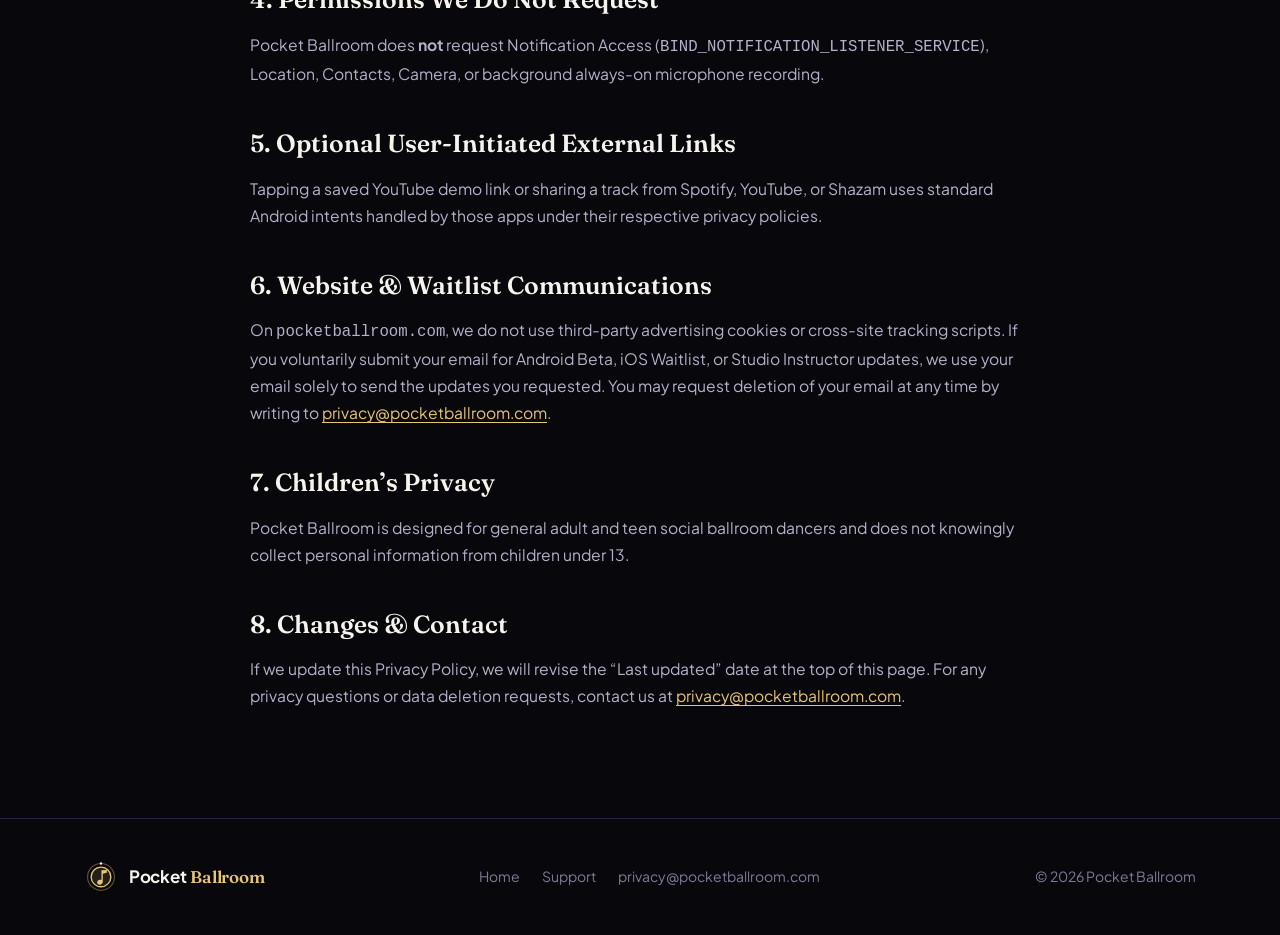
==== commit 86d698ac: "Sync website, Privacy Policy, Support & Brand Playbook to App v1.7.0" ====
--- a/privacy/index.html
+++ b/privacy/index.html
@@ -4,7 +4,7 @@
   <meta charset="UTF-8">
   <meta name="viewport" content="width=device-width, initial-scale=1.0">
   <title>Privacy Policy — Pocket Ballroom</title>
-  <meta name="description" content="Pocket Ballroom Privacy Policy. Audio is analyzed 100% on your device—never recorded, saved, or uploaded.">
+  <meta name="description" content="Pocket Ballroom Privacy Policy. Raw room audio is never recorded, saved, or uploaded. Minimal permissions: Microphone, Vibration, and Internet.">
   <link rel="canonical" href="https://pocketballroom.com/privacy/">
   <meta name="theme-color" content="#08070C">
   <link rel="icon" type="image/svg+xml" href="/assets/favicon.svg">
@@ -40,60 +40,61 @@
       <div class="container">
         <p class="eyebrow">Privacy Policy</p>
         <h1>Your dance floor stays private.</h1>
-        <p>Last updated: November 25, 2026 · Applies to Pocket Ballroom for Android, Pocket Ballroom for Wear OS, and pocketballroom.com.</p>
+        <p>Last updated: November 26, 2026 · Applies to Pocket Ballroom for Android, Pocket Ballroom for Wear OS, and pocketballroom.com.</p>
       </div>
     </section>
 
     <article class="container prose">
       <div class="summary-box">
-        <strong>The Short Version:</strong> Pocket Ballroom is built offline-first. When you tap <em>Listen</em>, microphone audio is analyzed strictly in temporary memory on your device to estimate BPM, meter, and Beat 1. <strong>We never record, store, or upload your room audio</strong>, and we do not sell personal data or run third-party ad trackers.
+        <strong>The Short Version:</strong> Pocket Ballroom is built offline-first with minimal permissions (<code>RECORD_AUDIO</code>, <code>VIBRATE</code>, and <code>INTERNET</code>—no Notification Access, no account required, no ad trackers). When you tap <em>Listen</em>, <strong>raw room audio is never recorded, saved, or uploaded</strong>. On-device AI analyzes rhythm locally in memory, and optional online song matching sends only a non-reversible one-way acoustic signature.
       </div>
 
-      <h2>1. Microphone Permission (<code>RECORD_AUDIO</code>)</h2>
+      <h2>1. Microphone Permission (<code>RECORD_AUDIO</code>) &amp; On-Device Audio AI</h2>
       <p>
-        Pocket Ballroom requests microphone access solely when you actively start listening to music on your phone or Wear OS watch so the on-device rhythm engine can estimate tempo (BPM), time signature (3/4 vs. 4/4), musical feel, and Beat 1 timing.
+        Pocket Ballroom requests microphone access solely when you actively start listening to music on your phone or Wear OS watch so our on-device neural rhythm and style models can estimate tempo (BPM), time signature (3/4 vs. 4/4), ballroom style, and Beat 1 timing.
       </p>
       <ul>
-        <li>All audio signal processing happens <strong>100% locally on your device</strong> in volatile RAM.</li>
-        <li>Raw audio is <strong>never written to disk, never saved, and never transmitted</strong> to Pocket Ballroom servers or third parties during standard offline listening.</li>
+        <li>All rhythm, beat, and style inference runs <strong>100% locally on your device</strong> in volatile RAM.</li>
+        <li>Raw room audio is <strong>never written to disk, never saved, and never uploaded</strong> to Pocket Ballroom servers or any third party.</li>
         <li>You can stop listening at any time with a single tap, immediately releasing the microphone.</li>
       </ul>
 
-      <h2>2. Optional Notification Access (Android “Now Playing”)</h2>
+      <h2>2. Privacy-Safe Song Identification (Apple ShazamKit)</h2>
       <p>
-        On compatible Android devices (such as Google Pixel phones with offline Now Playing), you may optionally grant Notification Access in Android Settings so Pocket Ballroom can automatically read the song title and artist displayed by the system Now Playing notification and map it to a ballroom dance.
+        When your device has an internet connection and you tap <em>Listen</em>, Pocket Ballroom may convert a brief snippet of the live audio stream on-device into a <strong>non-reversible, one-way mathematical acoustic signature</strong> (via Apple’s ShazamKit SDK) and send only that signature over HTTPS to identify the song title and artist.
       </p>
       <ul>
-        <li>Pocket Ballroom filters strictly for music/Now Playing notifications and ignores personal messages, emails, and other app notifications.</li>
-        <li>Recognized song titles are matched locally against your on-device song catalog and Studio DJ Memory and are never uploaded off your device.</li>
-        <li>You can revoke Notification Access at any time in your Android system settings.</li>
+        <li>Raw audio and voices cannot be reconstructed from a one-way acoustic signature.</li>
+        <li>Matched song titles are looked up locally against Pocket Ballroom’s bundled 18,090-song offline dance catalog and your personal Studio Memory.</li>
+        <li>When offline (no studio Wi-Fi or cell signal), Pocket Ballroom automatically uses its 100% on-device rhythm, style, and local fingerprint engines with zero network traffic.</li>
       </ul>
 
       <h2>3. Local Data Stored on Your Device</h2>
       <p>
-        Your personal dance repertoire—including moves marked <em>✓ Know</em>, pinned <em>★ Tonight</em> steps, custom studio nicknames, Studio DJ Memory song overrides, Leader/Follower role preference, and links to local class videos you attach—is stored locally on your device using Android’s Room database and synced only between your own paired phone and Wear OS watch via Google Play Services Wearable APIs.
+        Your personal dance repertoire—including moves marked <em>✓ Know</em>, pinned <em>★ Tonight</em> steps, custom studio nicknames, bookmarked Studio Memory song overrides (and any local acoustic fingerprints for untitled tracks you bookmark), Leader/Follower role preference, and links to local class videos you attach—is stored strictly on your device in Android’s Room database and synced only between your own paired phone and Wear OS watch via Google Play Services Wearable APIs.
       </p>
 
-      <h2>4. Optional User-Initiated External Actions</h2>
+      <h2>4. Permissions We Do Not Request</h2>
       <p>
-        Certain optional actions only occur when you explicitly tap them:
+        Pocket Ballroom does <strong>not</strong> request Notification Access (<code>BIND_NOTIFICATION_LISTENER_SERVICE</code>), Location, Contacts, Camera, or background always-on microphone recording.
       </p>
-      <ul>
-        <li><strong>YouTube / Music App Links:</strong> Tapping a saved YouTube demo link or sharing a track from Spotify/Shazam opens or receives standard Android intents handled by those apps under their respective privacy policies.</li>
-        <li><strong>Opt-In Cloud Assist (if enabled in Settings):</strong> If you explicitly enable an optional cloud-assisted identification feature in Settings using your own configuration, only that specific user-triggered request is sent over HTTPS. It is disabled by default.</li>
-      </ul>
 
-      <h2>5. Website &amp; Waitlist Communications</h2>
+      <h2>5. Optional User-Initiated External Links</h2>
+      <p>
+        Tapping a saved YouTube demo link or sharing a track from Spotify, YouTube, or Shazam uses standard Android intents handled by those apps under their respective privacy policies.
+      </p>
+
+      <h2>6. Website &amp; Waitlist Communications</h2>
       <p>
         On <code>pocketballroom.com</code>, we do not use third-party advertising cookies or cross-site tracking scripts. If you voluntarily submit your email for Android Beta, iOS Waitlist, or Studio Instructor updates, we use your email solely to send the updates you requested. You may request deletion of your email at any time by writing to <a href="mailto:privacy@pocketballroom.com">privacy@pocketballroom.com</a>.
       </p>
 
-      <h2>6. Children’s Privacy</h2>
+      <h2>7. Children’s Privacy</h2>
       <p>
         Pocket Ballroom is designed for general adult and teen social ballroom dancers and does not knowingly collect personal information from children under 13.
       </p>
 
-      <h2>7. Changes &amp; Contact</h2>
+      <h2>8. Changes &amp; Contact</h2>
       <p>
         If we update this Privacy Policy, we will revise the “Last updated” date at the top of this page. For any privacy questions or data deletion requests, contact us at <a href="mailto:privacy@pocketballroom.com">privacy@pocketballroom.com</a>.
       </p>
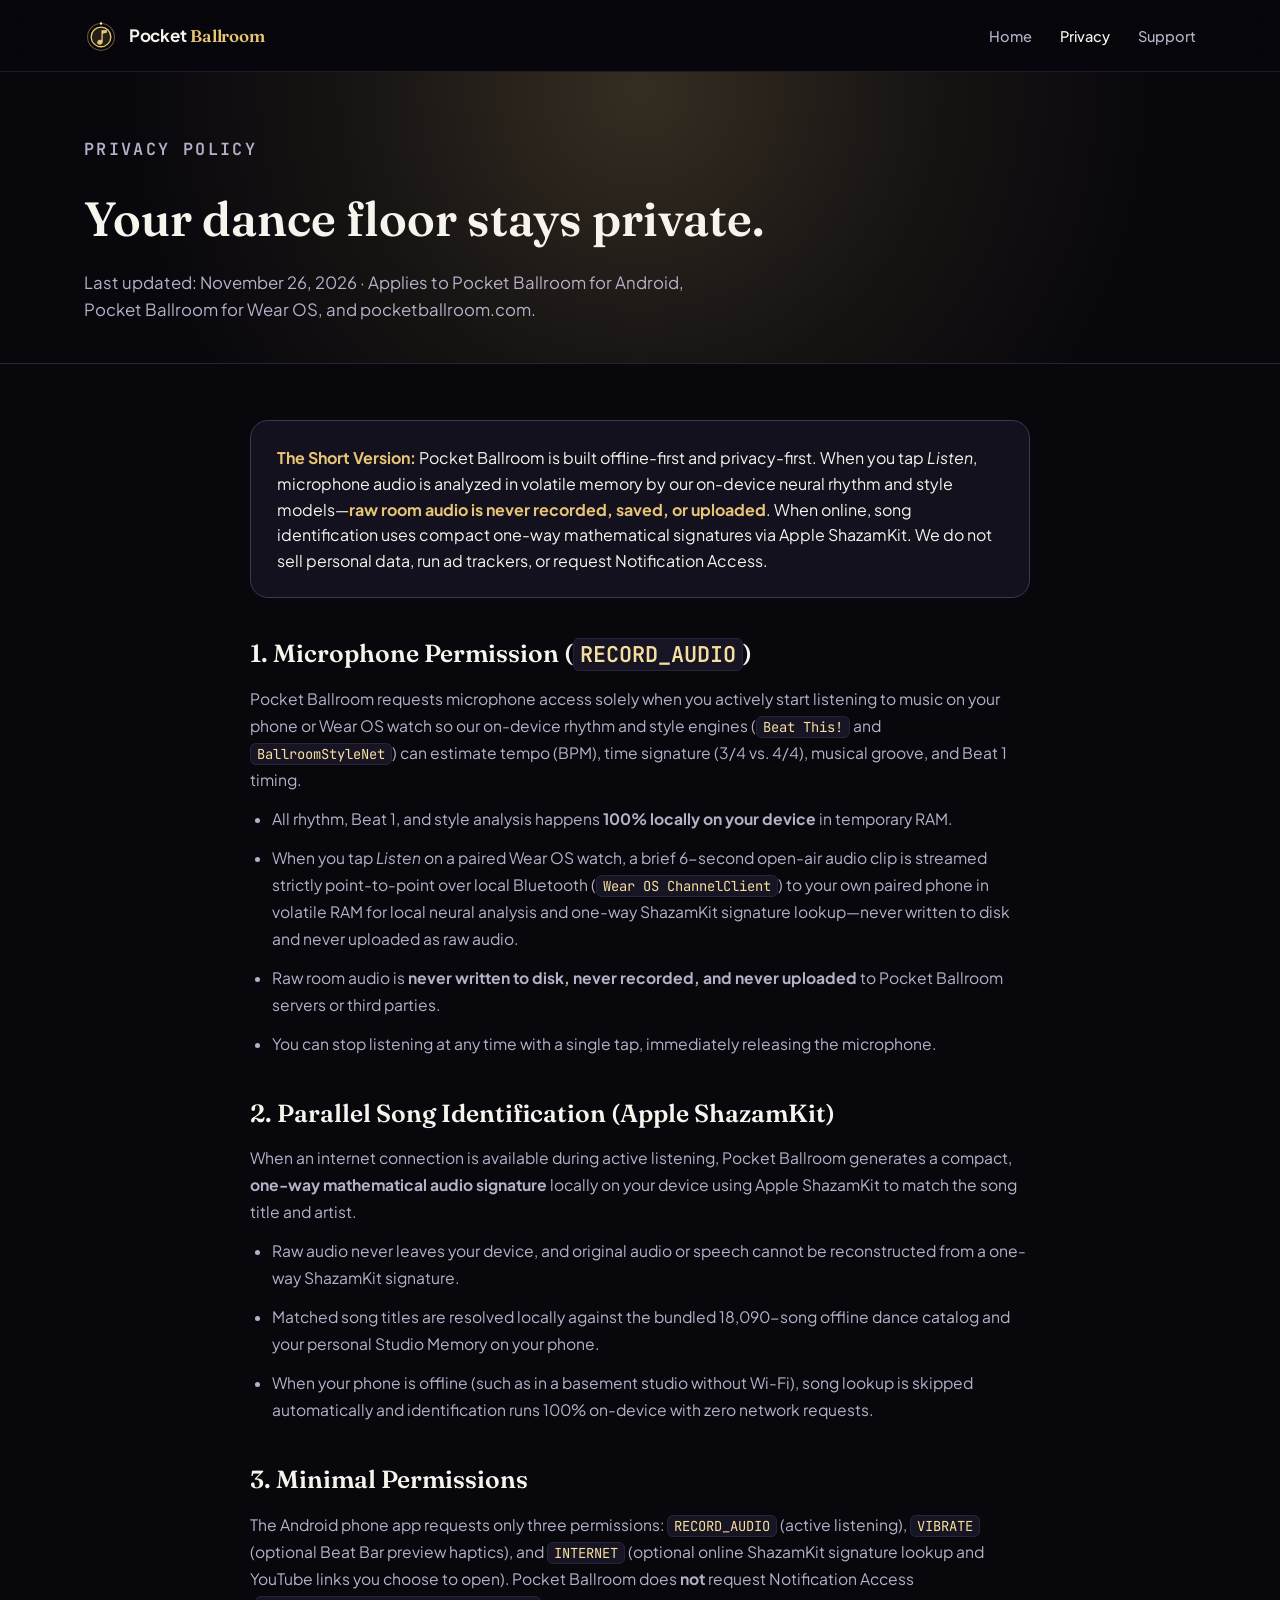
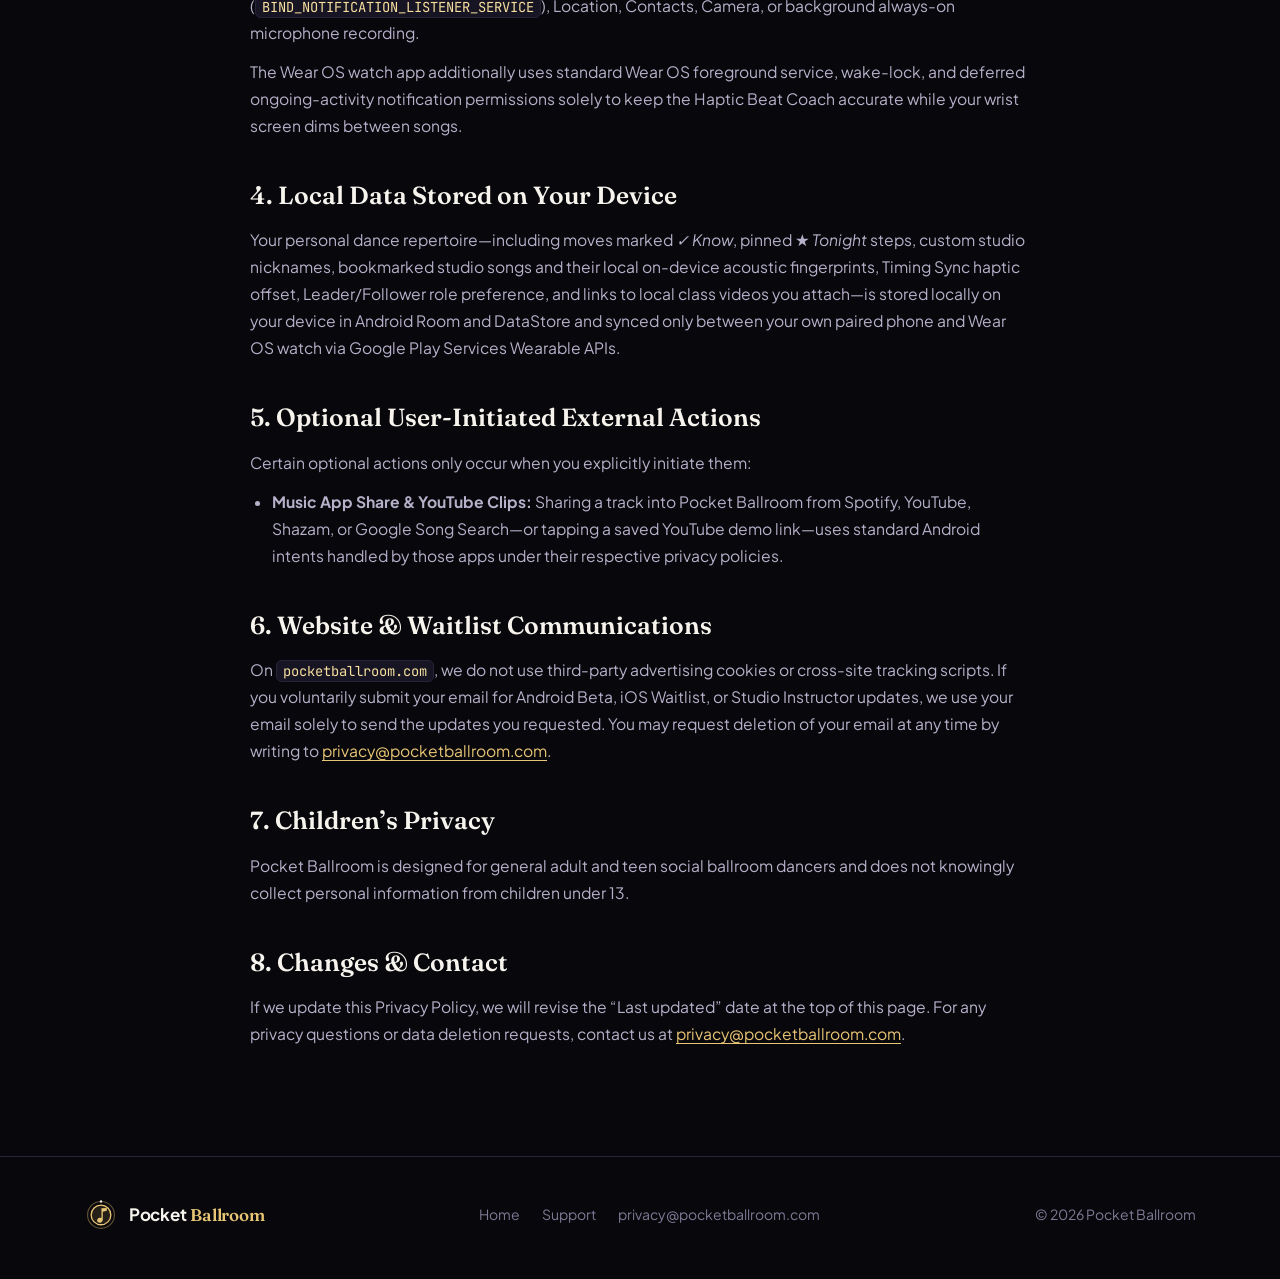
==== commit a1bfd5fc: "Upgrade website UI/UX and sync copy, Privacy & Support to Pocket Ballroom v1.7.1" ====
--- a/privacy/index.html
+++ b/privacy/index.html
@@ -4,7 +4,7 @@
   <meta charset="UTF-8">
   <meta name="viewport" content="width=device-width, initial-scale=1.0">
   <title>Privacy Policy — Pocket Ballroom</title>
-  <meta name="description" content="Pocket Ballroom Privacy Policy. Raw room audio is never recorded, saved, or uploaded. Minimal permissions: Microphone, Vibration, and Internet.">
+  <meta name="description" content="Pocket Ballroom Privacy Policy. On-device neural rhythm AI and privacy-safe one-way song signatures—raw room audio is never recorded, saved, or uploaded.">
   <link rel="canonical" href="https://pocketballroom.com/privacy/">
   <meta name="theme-color" content="#08070C">
   <link rel="icon" type="image/svg+xml" href="/assets/favicon.svg">
@@ -46,43 +46,50 @@
 
     <article class="container prose">
       <div class="summary-box">
-        <strong>The Short Version:</strong> Pocket Ballroom is built offline-first with minimal permissions (<code>RECORD_AUDIO</code>, <code>VIBRATE</code>, and <code>INTERNET</code>—no Notification Access, no account required, no ad trackers). When you tap <em>Listen</em>, <strong>raw room audio is never recorded, saved, or uploaded</strong>. On-device AI analyzes rhythm locally in memory, and optional online song matching sends only a non-reversible one-way acoustic signature.
+        <strong>The Short Version:</strong> Pocket Ballroom is built offline-first and privacy-first. When you tap <em>Listen</em>, microphone audio is analyzed in volatile memory by our on-device neural rhythm and style models—<strong>raw room audio is never recorded, saved, or uploaded</strong>. When online, song identification uses compact one-way mathematical signatures via Apple ShazamKit. We do not sell personal data, run ad trackers, or request Notification Access.
       </div>
 
-      <h2>1. Microphone Permission (<code>RECORD_AUDIO</code>) &amp; On-Device Audio AI</h2>
+      <h2>1. Microphone Permission (<code>RECORD_AUDIO</code>)</h2>
       <p>
-        Pocket Ballroom requests microphone access solely when you actively start listening to music on your phone or Wear OS watch so our on-device neural rhythm and style models can estimate tempo (BPM), time signature (3/4 vs. 4/4), ballroom style, and Beat 1 timing.
+        Pocket Ballroom requests microphone access solely when you actively start listening to music on your phone or Wear OS watch so our on-device rhythm and style engines (<code>Beat This!</code> and <code>BallroomStyleNet</code>) can estimate tempo (BPM), time signature (3/4 vs. 4/4), musical groove, and Beat 1 timing.
       </p>
       <ul>
-        <li>All rhythm, beat, and style inference runs <strong>100% locally on your device</strong> in volatile RAM.</li>
-        <li>Raw room audio is <strong>never written to disk, never saved, and never uploaded</strong> to Pocket Ballroom servers or any third party.</li>
+        <li>All rhythm, Beat 1, and style analysis happens <strong>100% locally on your device</strong> in temporary RAM.</li>
+        <li>When you tap <em>Listen</em> on a paired Wear OS watch, a brief 6-second open-air audio clip is streamed strictly point-to-point over local Bluetooth (<code>Wear OS ChannelClient</code>) to your own paired phone in volatile RAM for local neural analysis and one-way ShazamKit signature lookup—never written to disk and never uploaded as raw audio.</li>
+        <li>Raw room audio is <strong>never written to disk, never recorded, and never uploaded</strong> to Pocket Ballroom servers or third parties.</li>
         <li>You can stop listening at any time with a single tap, immediately releasing the microphone.</li>
       </ul>
 
-      <h2>2. Privacy-Safe Song Identification (Apple ShazamKit)</h2>
+      <h2>2. Parallel Song Identification (Apple ShazamKit)</h2>
       <p>
-        When your device has an internet connection and you tap <em>Listen</em>, Pocket Ballroom may convert a brief snippet of the live audio stream on-device into a <strong>non-reversible, one-way mathematical acoustic signature</strong> (via Apple’s ShazamKit SDK) and send only that signature over HTTPS to identify the song title and artist.
+        When an internet connection is available during active listening, Pocket Ballroom generates a compact, <strong>one-way mathematical audio signature</strong> locally on your device using Apple ShazamKit to match the song title and artist.
       </p>
       <ul>
-        <li>Raw audio and voices cannot be reconstructed from a one-way acoustic signature.</li>
-        <li>Matched song titles are looked up locally against Pocket Ballroom’s bundled 18,090-song offline dance catalog and your personal Studio Memory.</li>
-        <li>When offline (no studio Wi-Fi or cell signal), Pocket Ballroom automatically uses its 100% on-device rhythm, style, and local fingerprint engines with zero network traffic.</li>
+        <li>Raw audio never leaves your device, and original audio or speech cannot be reconstructed from a one-way ShazamKit signature.</li>
+        <li>Matched song titles are resolved locally against the bundled 18,090-song offline dance catalog and your personal Studio Memory on your phone.</li>
+        <li>When your phone is offline (such as in a basement studio without Wi-Fi), song lookup is skipped automatically and identification runs 100% on-device with zero network requests.</li>
       </ul>
 
-      <h2>3. Local Data Stored on Your Device</h2>
+      <h2>3. Minimal Permissions</h2>
       <p>
-        Your personal dance repertoire—including moves marked <em>✓ Know</em>, pinned <em>★ Tonight</em> steps, custom studio nicknames, bookmarked Studio Memory song overrides (and any local acoustic fingerprints for untitled tracks you bookmark), Leader/Follower role preference, and links to local class videos you attach—is stored strictly on your device in Android’s Room database and synced only between your own paired phone and Wear OS watch via Google Play Services Wearable APIs.
+        The Android phone app requests only three permissions: <code>RECORD_AUDIO</code> (active listening), <code>VIBRATE</code> (optional Beat Bar preview haptics), and <code>INTERNET</code> (optional online ShazamKit signature lookup and YouTube links you choose to open). Pocket Ballroom does <strong>not</strong> request Notification Access (<code>BIND_NOTIFICATION_LISTENER_SERVICE</code>), Location, Contacts, Camera, or background always-on microphone recording.
+      </p>
+      <p>
+        The Wear OS watch app additionally uses standard Wear OS foreground service, wake-lock, and deferred ongoing-activity notification permissions solely to keep the Haptic Beat Coach accurate while your wrist screen dims between songs.
       </p>
 
-      <h2>4. Permissions We Do Not Request</h2>
+      <h2>4. Local Data Stored on Your Device</h2>
       <p>
-        Pocket Ballroom does <strong>not</strong> request Notification Access (<code>BIND_NOTIFICATION_LISTENER_SERVICE</code>), Location, Contacts, Camera, or background always-on microphone recording.
+        Your personal dance repertoire—including moves marked <em>✓ Know</em>, pinned <em>★ Tonight</em> steps, custom studio nicknames, bookmarked studio songs and their local on-device acoustic fingerprints, Timing Sync haptic offset, Leader/Follower role preference, and links to local class videos you attach—is stored locally on your device in Android Room and DataStore and synced only between your own paired phone and Wear OS watch via Google Play Services Wearable APIs.
       </p>
 
-      <h2>5. Optional User-Initiated External Links</h2>
+      <h2>5. Optional User-Initiated External Actions</h2>
       <p>
-        Tapping a saved YouTube demo link or sharing a track from Spotify, YouTube, or Shazam uses standard Android intents handled by those apps under their respective privacy policies.
+        Certain optional actions only occur when you explicitly initiate them:
       </p>
+      <ul>
+        <li><strong>Music App Share &amp; YouTube Clips:</strong> Sharing a track into Pocket Ballroom from Spotify, YouTube, Shazam, or Google Song Search—or tapping a saved YouTube demo link—uses standard Android intents handled by those apps under their respective privacy policies.</li>
+      </ul>
 
       <h2>6. Website &amp; Waitlist Communications</h2>
       <p>
--- a/css/tokens.css
+++ b/css/tokens.css
@@ -4,6 +4,7 @@
    ========================================================================== */
 
 :root {
+  color-scheme: dark;
   /* Surfaces */
   --bg-void: #08070C;
   --bg-oled: #000000;
--- a/css/styles.css
+++ b/css/styles.css
@@ -1,5 +1,5 @@
 /* ==========================================================================
-   Pocket Ballroom — Midnight Ballroom Stylesheet
+   Pocket Ballroom — Midnight Ballroom Stylesheet (v1.6.1)
    ========================================================================== */
 
 *, *::before, *::after {
@@ -44,6 +44,16 @@
   color: inherit;
 }
 
+code {
+  font-family: var(--font-mono);
+  font-size: 0.88em;
+  color: var(--gold-glow);
+  background: var(--surface-subtle);
+  border: 1px solid var(--border-subtle);
+  padding: 1px 6px;
+  border-radius: 6px;
+}
+
 :focus-visible {
   outline: 2px solid var(--gold);
   outline-offset: 3px;
@@ -61,16 +71,29 @@
   padding: 0 24px;
 }
 
-.sr-only {
-  position: absolute;
-  width: 1px;
-  height: 1px;
-  padding: 0;
-  margin: -1px;
-  overflow: hidden;
-  clip: rect(0, 0, 0, 0);
-  white-space: nowrap;
-  border: 0;
+.text-sapphire {
+  color: var(--sapphire);
+  font-weight: 600;
+}
+
+.text-rose {
+  color: var(--rose);
+  font-weight: 600;
+}
+
+.link-gold {
+  color: var(--gold);
+  text-decoration: underline;
+  text-underline-offset: 3px;
+}
+
+.cta-row-centered {
+  justify-content: center;
+  margin-bottom: 0;
+}
+
+.btn-full {
+  width: 100%;
 }
 
 /* ---------- Sticky Navigation ---------- */
@@ -79,10 +102,10 @@
   top: 0;
   z-index: 100;
   height: var(--nav-height);
-  background: rgba(8, 7, 12, 0.82);
+  background: rgba(8, 7, 12, 0.84);
   backdrop-filter: blur(18px);
   -webkit-backdrop-filter: blur(18px);
-  border-bottom: 1px solid rgba(40, 35, 58, 0.7);
+  border-bottom: 1px solid rgba(40, 35, 58, 0.72);
 }
 
 .nav-inner {
@@ -172,15 +195,29 @@
   font-size: 0.9375rem;
   line-height: 1;
   padding: 14px 24px;
-  transition: transform var(--dur-fast) var(--ease-glide),
-              background var(--dur-fast) var(--ease-glide),
-              border-color var(--dur-fast) var(--ease-glide),
-              box-shadow var(--dur-fast) var(--ease-glide);
+  transition:
+    background var(--dur-fast) var(--ease-glide),
+    border-color var(--dur-fast) var(--ease-glide),
+    box-shadow var(--dur-fast) var(--ease-glide);
   white-space: nowrap;
 }
 
-.btn:active {
-  transform: translateY(1px);
+@media (prefers-reduced-motion: no-preference) {
+  .btn {
+    transition:
+      transform var(--dur-fast) var(--ease-glide),
+      background var(--dur-fast) var(--ease-glide),
+      border-color var(--dur-fast) var(--ease-glide),
+      box-shadow var(--dur-fast) var(--ease-glide);
+  }
+
+  .btn:hover {
+    transform: translateY(-1px);
+  }
+
+  .btn:active {
+    transform: translateY(1px);
+  }
 }
 
 .btn-sm {
@@ -197,7 +234,6 @@
 .btn-gold:hover {
   background: var(--foil-sheen);
   box-shadow: 0 10px 30px rgba(232, 197, 116, 0.28);
-  transform: translateY(-1px);
 }
 
 .btn-outline {
@@ -209,30 +245,20 @@
 .btn-outline:hover {
   background: var(--surface-elevated);
   border-color: var(--gold);
-  transform: translateY(-1px);
-}
-
-.btn-ghost {
-  color: var(--gold);
-  padding: 10px 4px;
-}
-
-.btn-ghost:hover {
-  color: var(--gold-glow);
 }
 
 /* ---------- Hero Section ---------- */
 .hero {
   position: relative;
-  padding: 72px 0 96px;
+  padding: 64px 0 80px;
   background: var(--spotlight-glow), var(--bg-void);
   overflow: hidden;
 }
 
 .hero-grid {
   display: grid;
-  grid-template-columns: minmax(0, 1.05fr) minmax(0, 0.95fr);
-  gap: 56px;
+  grid-template-columns: minmax(0, 1.02fr) minmax(0, 0.98fr);
+  gap: 48px;
   align-items: center;
 }
 
@@ -249,7 +275,7 @@
 .hero-title {
   font-family: var(--font-display);
   font-weight: 600;
-  font-size: clamp(2.5rem, 4.7vw, 3.85rem);
+  font-size: clamp(2.45rem, 4.6vw, 3.8rem);
   line-height: 1.07;
   letter-spacing: -0.025em;
   color: var(--text-primary);
@@ -281,7 +307,7 @@
   display: flex;
   flex-wrap: wrap;
   align-items: center;
-  gap: 20px;
+  gap: 18px;
   font-size: 0.84375rem;
   color: var(--text-muted);
 }
@@ -297,7 +323,7 @@
   flex-shrink: 0;
 }
 
-/* ---------- Interactive Hero Device Stage ---------- */
+/* ---------- Interactive Hero Device Stage (v1.6.1) ---------- */
 .hero-stage {
   position: relative;
   display: flex;
@@ -308,19 +334,19 @@
 .stage-devices {
   position: relative;
   width: 100%;
-  max-width: 470px;
+  max-width: 496px;
   display: flex;
   align-items: flex-end;
-  justify-content: center;
-  padding-right: 48px;
+  justify-content: flex-start;
+  padding-right: 154px;
 }
 
 .phone-frame {
-  width: 312px;
+  width: 328px;
   background: var(--bg-void);
   border-radius: 36px;
   border: 1.5px solid var(--border-bright);
-  padding: 14px;
+  padding: 13px;
   box-shadow:
     0 32px 72px rgba(0, 0, 0, 0.72),
     0 0 80px rgba(232, 197, 116, 0.08);
@@ -329,115 +355,236 @@
 }
 
 .phone-notch {
-  width: 72px;
-  height: 16px;
+  width: 70px;
+  height: 15px;
   background: #040307;
   border-radius: 99px;
-  margin: 0 auto 12px;
+  margin: 0 auto 10px;
 }
 
 .phone-screen {
   background: var(--bg-void);
   border-radius: 24px;
-  padding: 6px 2px 4px;
+  display: flex;
+  flex-direction: column;
+  gap: 10px;
 }
 
 .party-card {
   background: var(--surface-card);
-  border: 1px solid var(--border-subtle);
+  border: 1px solid rgba(232, 197, 116, 0.35);
   border-radius: 20px;
-  padding: 16px;
-}
-
-.party-card-top {
-  display: flex;
-  align-items: center;
+  padding: 14px;
+}
+
+.hero-song-row {
+  display: flex;
+  align-items: center;
+  justify-content: space-between;
+  gap: 8px;
+  padding-bottom: 10px;
+  margin-bottom: 10px;
+  border-bottom: 1px solid rgba(40, 35, 58, 0.75);
+}
+
+.hero-song-info {
+  min-width: 0;
+}
+
+.hero-song-title {
+  font-size: 0.875rem;
+  font-weight: 600;
+  color: var(--text-primary);
+  white-space: nowrap;
+  overflow: hidden;
+  text-overflow: ellipsis;
+}
+
+.hero-song-artist {
+  font-size: 0.73rem;
+  color: var(--text-secondary);
+  white-space: nowrap;
+  overflow: hidden;
+  text-overflow: ellipsis;
+}
+
+.bookmark-btn {
+  width: 30px;
+  height: 30px;
+  border-radius: 10px;
+  display: inline-flex;
+  align-items: center;
+  justify-content: center;
+  color: var(--text-muted);
+  flex-shrink: 0;
+  transition: color var(--dur-fast) var(--ease-glide), background var(--dur-fast) var(--ease-glide);
+}
+
+.bookmark-btn:hover {
+  background: var(--surface-elevated);
+  color: var(--text-primary);
+}
+
+.bookmark-btn.saved {
+  color: var(--gold);
+  background: var(--gold-soft);
+}
+
+.bookmark-btn.saved svg {
+  fill: var(--gold);
+}
+
+.hero-dance-row {
+  display: flex;
+  align-items: flex-start;
   justify-content: space-between;
   gap: 8px;
   margin-bottom: 10px;
 }
 
-.listening-state {
-  display: inline-flex;
-  align-items: center;
+.hero-dance-heading {
+  min-width: 0;
+}
+
+.party-dance-name {
+  font-size: 1.45rem;
+  font-weight: 700;
+  letter-spacing: -0.025em;
+  color: var(--text-primary);
+  line-height: 1.15;
+  margin-bottom: 3px;
+}
+
+.hero-subline {
+  font-size: 0.72rem;
+  color: var(--text-secondary);
+}
+
+.confidence-pill {
+  font-size: 0.7rem;
+  font-weight: 700;
+  padding: 4px 8px;
+  border-radius: 9px;
+  background: var(--gold-soft);
+  color: var(--gold);
+  white-space: nowrap;
+  flex-shrink: 0;
+}
+
+.confidence-pill.is-likely {
+  background: var(--surface-elevated);
+  color: var(--gold-glow);
+  border: 1px solid var(--border-bright);
+}
+
+.hero-alt-row {
+  display: flex;
+  align-items: center;
+  flex-wrap: wrap;
   gap: 6px;
+  margin-bottom: 10px;
+}
+
+.alt-pill {
   font-size: 0.72rem;
   font-weight: 600;
-  color: var(--emerald);
-  background: var(--emerald-soft);
   padding: 4px 10px;
   border-radius: var(--radius-pill);
-}
-
-.beat-dot {
-  width: 7px;
-  height: 7px;
-  border-radius: 50%;
-  background: var(--emerald);
-  transition: transform 90ms ease-out, background-color 90ms ease-out;
-}
-
-.beat-dot.beat-1 {
+  background: rgba(53, 44, 24, 0.7);
+  border: 1px solid rgba(232, 197, 116, 0.55);
+  color: var(--gold-glow);
+  transition: background var(--dur-fast) var(--ease-glide);
+}
+
+.alt-pill:hover {
+  background: var(--gold-soft);
+}
+
+.adjust-pill {
+  display: inline-flex;
+  align-items: center;
+  gap: 4px;
+  font-size: 0.72rem;
+  font-weight: 600;
+  padding: 4px 10px;
+  border-radius: var(--radius-pill);
+  border: 1px solid var(--border-subtle);
+  color: var(--text-muted);
+  transition: border-color var(--dur-fast) var(--ease-glide), color var(--dur-fast) var(--ease-glide);
+}
+
+.adjust-pill:hover,
+.adjust-pill[aria-expanded="true"] {
+  background: var(--surface-elevated);
+  border-color: var(--border-bright);
+  color: var(--text-primary);
+}
+
+.adjust-chevron {
+  transition: transform var(--dur-fast) var(--ease-glide);
+}
+
+.adjust-pill[aria-expanded="true"] .adjust-chevron {
+  transform: rotate(180deg);
+}
+
+.adjust-drawer {
+  display: flex;
+  align-items: center;
+  flex-wrap: wrap;
+  gap: 6px;
+  background: var(--surface-subtle);
+  border: 1px solid var(--border-subtle);
+  border-radius: 12px;
+  padding: 7px 9px;
+  margin-bottom: 10px;
+}
+
+.adjust-drawer[hidden] {
+  display: none;
+}
+
+.adjust-chip {
+  font-size: 0.68rem;
+  font-weight: 600;
+  padding: 3px 9px;
+  border-radius: var(--radius-pill);
+  background: var(--gold-soft);
+  border: 1px solid rgba(232, 197, 116, 0.45);
+  color: var(--gold-glow);
+}
+
+.adjust-chip.active {
   background: var(--gold);
-  transform: scale(1.5);
-}
-
-.lane-pill {
-  font-size: 0.7rem;
-  font-weight: 600;
-  padding: 4px 9px;
-  border-radius: var(--radius-pill);
-  background: var(--sapphire-soft);
-  color: var(--sapphire);
-}
-
-.lane-pill.spot {
-  background: var(--gold-soft);
-  color: var(--gold);
-}
-
-.party-dance-name {
-  font-size: 1.55rem;
-  font-weight: 700;
-  letter-spacing: -0.025em;
-  color: var(--text-primary);
-  line-height: 1.15;
-  margin-bottom: 6px;
-}
-
-.party-metrics {
-  display: flex;
-  align-items: center;
-  gap: 10px;
-  font-size: 0.78rem;
-  color: var(--text-secondary);
-  margin-bottom: 14px;
-}
-
-.party-metrics .sep {
-  color: var(--border-bright);
-}
-
-.party-metrics .bpm-val {
-  color: var(--gold);
-  font-weight: 600;
+  color: var(--on-gold);
+}
+
+.adjust-feel-note {
+  font-size: 0.68rem;
+  color: var(--text-muted);
 }
 
 .role-toggle {
   display: grid;
   grid-template-columns: 1fr 1fr;
-  gap: 6px;
+  gap: 5px;
   background: var(--surface-subtle);
   border: 1px solid var(--border-subtle);
   border-radius: var(--radius-pill);
   padding: 3px;
-  margin-bottom: 12px;
+  margin-bottom: 10px;
+}
+
+.role-toggle-sm {
+  width: fit-content;
+  min-width: 170px;
+  margin-bottom: 0;
 }
 
 .role-btn {
-  font-size: 0.75rem;
-  font-weight: 600;
-  padding: 6px 10px;
+  font-size: 0.74rem;
+  font-weight: 600;
+  padding: 5px 10px;
   border-radius: var(--radius-pill);
   color: var(--text-muted);
   transition: background var(--dur-fast) var(--ease-glide), color var(--dur-fast) var(--ease-glide);
@@ -457,12 +604,12 @@
   display: flex;
   align-items: center;
   justify-content: space-between;
-  font-size: 0.72rem;
+  font-size: 0.7rem;
   font-weight: 600;
   color: var(--text-muted);
   text-transform: uppercase;
   letter-spacing: 0.06em;
-  margin-bottom: 8px;
+  margin-bottom: 7px;
 }
 
 .steps-heading .know-badge {
@@ -474,14 +621,18 @@
 .step-list {
   display: flex;
   flex-direction: column;
-  gap: 7px;
+  gap: 6px;
 }
 
 .step-item {
   background: var(--surface-subtle);
   border: 1px solid var(--border-subtle);
-  border-radius: 13px;
-  padding: 9px 11px;
+  border-radius: 12px;
+  padding: 8px 10px;
+}
+
+.step-item.is-tonight {
+  border-color: rgba(232, 197, 116, 0.45);
 }
 
 .step-item-head {
@@ -493,13 +644,13 @@
 }
 
 .step-name {
-  font-size: 0.8125rem;
+  font-size: 0.8rem;
   font-weight: 600;
   color: var(--text-primary);
 }
 
 .tonight-tag {
-  font-size: 0.65rem;
+  font-size: 0.63rem;
   font-weight: 600;
   color: var(--gold);
   background: var(--gold-soft);
@@ -508,16 +659,128 @@
 }
 
 .step-cue {
-  font-size: 0.72rem;
+  font-size: 0.71rem;
   color: var(--text-secondary);
   line-height: 1.35;
+}
+
+/* Docked Live Beat Bar (60dp) */
+.beat-bar {
+  background: var(--surface-card);
+  border: 1px solid var(--border-subtle);
+  border-radius: 16px;
+  padding: 8px 10px;
+  display: flex;
+  align-items: center;
+  justify-content: space-between;
+  gap: 10px;
+}
+
+.beat-toggle-btn {
+  width: 32px;
+  height: 32px;
+  border-radius: 50%;
+  background: var(--gold);
+  color: var(--on-gold);
+  display: inline-flex;
+  align-items: center;
+  justify-content: center;
+  flex-shrink: 0;
+}
+
+.beat-toggle-btn .icon-play {
+  display: none;
+}
+
+.beat-bar.is-paused .beat-toggle-btn {
+  background: var(--surface-elevated);
+  color: var(--gold);
+  border: 1px solid rgba(232, 197, 116, 0.45);
+}
+
+.beat-bar.is-paused .beat-toggle-btn .icon-pause {
+  display: none;
+}
+
+.beat-bar.is-paused .beat-toggle-btn .icon-play {
+  display: block;
+}
+
+.beat-bar-center {
+  flex: 1;
+  min-width: 0;
+  display: flex;
+  flex-direction: column;
+  align-items: center;
+  gap: 3px;
+}
+
+.beat-dots {
+  display: flex;
+  align-items: center;
+  gap: 6px;
+}
+
+.beat-dot-pip {
+  width: 7px;
+  height: 7px;
+  border-radius: 50%;
+  background: var(--border-bright);
+  transition: background-color 80ms ease-out;
+}
+
+.beat-dot-pip.is-active {
+  background: var(--text-primary);
+}
+
+.beat-dot-pip.is-active.is-beat1 {
+  background: var(--gold);
+  box-shadow: 0 0 8px rgba(232, 197, 116, 0.7);
+}
+
+@media (prefers-reduced-motion: no-preference) {
+  .beat-dot-pip.is-active {
+    transform: scale(1.25);
+  }
+  .beat-dot-pip.is-active.is-beat1 {
+    transform: scale(1.45);
+  }
+}
+
+.beat-bar-meta {
+  display: flex;
+  align-items: center;
+  gap: 5px;
+  font-size: 0.68rem;
+  color: var(--text-muted);
+}
+
+.beat-bar-meta .bpm-val {
+  color: var(--gold);
+  font-weight: 700;
+}
+
+.snap-btn {
+  font-size: 0.7rem;
+  font-weight: 700;
+  padding: 6px 10px;
+  border-radius: var(--radius-pill);
+  background: var(--surface-elevated);
+  border: 1px solid var(--border-bright);
+  color: var(--gold-glow);
+  flex-shrink: 0;
+}
+
+.snap-btn:hover {
+  border-color: var(--gold);
+  background: var(--gold-soft);
 }
 
 /* Wear OS Watch Mockup */
 .watch-frame {
   position: absolute;
   right: 0;
-  bottom: 22px;
+  bottom: 24px;
   z-index: 3;
   width: 158px;
   height: 158px;
@@ -539,19 +802,27 @@
   position: absolute;
   inset: 8px;
   border-radius: 50%;
-  border: 2px solid rgba(232, 197, 116, 0.3);
-  transition: transform 110ms ease-out, border-color 110ms ease-out, box-shadow 110ms ease-out;
+  border: 2px solid rgba(232, 197, 116, 0.28);
   pointer-events: none;
 }
 
 .watch-ring.pulse-beat1 {
   border-color: var(--gold);
-  transform: scale(1.035);
-  box-shadow: 0 0 22px rgba(232, 197, 116, 0.55), inset 0 0 18px rgba(232, 197, 116, 0.22);
+  box-shadow: 0 0 22px rgba(232, 197, 116, 0.52), inset 0 0 18px rgba(232, 197, 116, 0.2);
 }
 
 .watch-ring.pulse-tick {
-  border-color: rgba(232, 197, 116, 0.6);
+  border-color: rgba(232, 197, 116, 0.58);
+}
+
+@media (prefers-reduced-motion: no-preference) {
+  .watch-ring {
+    transition: transform 110ms ease-out, border-color 110ms ease-out, box-shadow 110ms ease-out;
+  }
+
+  .watch-ring.pulse-beat1 {
+    transform: scale(1.035);
+  }
 }
 
 .watch-label {
@@ -570,12 +841,20 @@
   line-height: 1;
   color: var(--text-primary);
   margin-bottom: 4px;
-  transition: color 90ms ease-out, transform 90ms ease-out;
 }
 
 .watch-beat-num.is-beat1 {
   color: var(--gold);
-  transform: scale(1.1);
+}
+
+@media (prefers-reduced-motion: no-preference) {
+  .watch-beat-num {
+    transition: color 90ms ease-out, transform 90ms ease-out;
+  }
+
+  .watch-beat-num.is-beat1 {
+    transform: scale(1.1);
+  }
 }
 
 .watch-cue {
@@ -592,7 +871,7 @@
 
 /* Dance Switcher Bar under hero devices */
 .demo-switcher {
-  margin-top: 20px;
+  margin-top: 18px;
   display: flex;
   flex-wrap: wrap;
   justify-content: center;
@@ -607,7 +886,7 @@
   background: var(--surface-card);
   border: 1px solid var(--border-subtle);
   color: var(--text-secondary);
-  transition: all var(--dur-fast) var(--ease-glide);
+  transition: background var(--dur-fast) var(--ease-glide), border-color var(--dur-fast) var(--ease-glide), color var(--dur-fast) var(--ease-glide);
 }
 
 .demo-chip:hover {
@@ -619,6 +898,43 @@
   background: var(--gold-soft);
   border-color: var(--gold);
   color: var(--gold);
+}
+
+/* ---------- Editorial Proof Strip ---------- */
+.proof-strip-section {
+  padding: 0 0 64px;
+}
+
+.proof-strip {
+  display: grid;
+  grid-template-columns: repeat(4, minmax(0, 1fr));
+  background: var(--surface-card);
+  border: 1px solid var(--border-subtle);
+  border-radius: var(--radius-card);
+  overflow: hidden;
+}
+
+.proof-item {
+  padding: 22px 24px;
+  border-right: 1px solid var(--border-subtle);
+}
+
+.proof-item:last-child {
+  border-right: none;
+}
+
+.proof-val {
+  font-size: 1.55rem;
+  font-weight: 700;
+  color: var(--gold);
+  letter-spacing: -0.02em;
+  line-height: 1.15;
+  margin-bottom: 4px;
+}
+
+.proof-label {
+  font-size: 0.84rem;
+  color: var(--text-secondary);
 }
 
 /* ---------- Shared Section Styling ---------- */
@@ -669,12 +985,21 @@
   display: flex;
   flex-direction: column;
   gap: 14px;
-  transition: border-color var(--dur-smooth) var(--ease-glide), transform var(--dur-smooth) var(--ease-glide);
+  transition: border-color var(--dur-smooth) var(--ease-glide);
+}
+
+@media (prefers-reduced-motion: no-preference) {
+  .story-card {
+    transition: border-color var(--dur-smooth) var(--ease-glide), transform var(--dur-smooth) var(--ease-glide);
+  }
+
+  .story-card:hover {
+    transform: translateY(-2px);
+  }
 }
 
 .story-card:hover {
   border-color: var(--border-bright);
-  transform: translateY(-2px);
 }
 
 .story-step-num {
@@ -777,7 +1102,7 @@
   padding: 28px;
 }
 
-/* Feature Visual 1: Feel Chips & Studio DJ */
+/* Feature Visual 1: Feel Chips, Octave & Studio Memory */
 .song-match-row {
   display: flex;
   align-items: center;
@@ -824,7 +1149,7 @@
   display: flex;
   flex-wrap: wrap;
   gap: 8px;
-  margin-bottom: 18px;
+  margin-bottom: 14px;
 }
 
 .feel-chip {
@@ -835,7 +1160,7 @@
   background: var(--surface-subtle);
   border: 1px solid var(--border-bright);
   color: var(--text-secondary);
-  transition: all var(--dur-fast) var(--ease-glide);
+  transition: background var(--dur-fast) var(--ease-glide), border-color var(--dur-fast) var(--ease-glide), color var(--dur-fast) var(--ease-glide);
 }
 
 .feel-chip.active,
@@ -845,10 +1170,46 @@
   color: var(--gold);
 }
 
+.octave-row {
+  display: flex;
+  align-items: center;
+  justify-content: space-between;
+  gap: 12px;
+  margin-bottom: 16px;
+}
+
+.octave-label {
+  font-size: 0.8125rem;
+  color: var(--text-muted);
+}
+
+.octave-pills {
+  display: flex;
+  gap: 6px;
+}
+
+.octave-pill {
+  font-family: var(--font-mono);
+  font-size: 0.76rem;
+  font-weight: 600;
+  padding: 5px 12px;
+  border-radius: var(--radius-pill);
+  background: var(--surface-subtle);
+  border: 1px solid var(--border-subtle);
+  color: var(--text-secondary);
+}
+
+.octave-pill.active {
+  background: var(--sapphire-soft);
+  border-color: var(--sapphire);
+  color: var(--sapphire);
+}
+
 .dj-memory-bar {
   display: flex;
   align-items: center;
   justify-content: space-between;
+  flex-wrap: wrap;
   gap: 12px;
   padding-top: 16px;
   border-top: 1px solid var(--border-subtle);
@@ -856,8 +1217,32 @@
   color: var(--text-secondary);
 }
 
-.dj-memory-bar strong {
-  color: var(--gold);
+.save-studio-btn {
+  display: inline-flex;
+  align-items: center;
+  gap: 6px;
+  font-size: 0.78rem;
+  font-weight: 600;
+  padding: 6px 12px;
+  border-radius: var(--radius-pill);
+  background: var(--surface-subtle);
+  border: 1px solid var(--border-bright);
+  color: var(--text-primary);
+  transition: background var(--dur-fast) var(--ease-glide), border-color var(--dur-fast) var(--ease-glide), color var(--dur-fast) var(--ease-glide);
+}
+
+.save-studio-btn:hover {
+  border-color: var(--gold);
+}
+
+.save-studio-btn.saved {
+  background: var(--gold-soft);
+  border-color: var(--gold);
+  color: var(--gold);
+}
+
+.save-studio-btn.saved svg {
+  fill: var(--gold);
 }
 
 /* Feature Visual 2: Muted Video Player Preview */
@@ -904,11 +1289,32 @@
   color: var(--text-secondary);
 }
 
+.player-cue-strip {
+  display: flex;
+  flex-direction: column;
+  gap: 8px;
+  background: var(--surface-card);
+  border: 1px solid var(--border-subtle);
+  border-radius: 12px;
+  padding: 12px;
+  margin-bottom: 14px;
+}
+
+.player-cue-text {
+  font-size: 0.84rem;
+  color: var(--text-secondary);
+}
+
 .speed-row {
   display: flex;
   align-items: center;
   justify-content: space-between;
   gap: 10px;
+}
+
+.speed-row-label {
+  font-size: 0.8125rem;
+  color: var(--text-muted);
 }
 
 .speed-pills {
@@ -942,13 +1348,13 @@
   display: flex;
   flex-direction: column;
   align-items: center;
-  gap: 20px;
+  gap: 18px;
   text-align: center;
 }
 
 .oled-watch-dial {
-  width: 200px;
-  height: 200px;
+  width: 214px;
+  height: 214px;
   border-radius: 50%;
   background: var(--bg-oled);
   border: 2px solid var(--gold);
@@ -957,7 +1363,52 @@
   flex-direction: column;
   align-items: center;
   justify-content: center;
-  gap: 4px;
+  gap: 6px;
+  padding: 18px;
+}
+
+.oled-mode-title {
+  font-size: 1.02rem;
+  color: var(--gold);
+}
+
+.oled-mode-sub {
+  font-size: 0.74rem;
+  color: var(--text-secondary);
+  max-width: 158px;
+  line-height: 1.35;
+}
+
+.oled-rhythm-bar {
+  display: flex;
+  align-items: center;
+  justify-content: center;
+  gap: 6px;
+  margin-top: 4px;
+}
+
+.rhythm-pip {
+  width: 10px;
+  height: 10px;
+  border-radius: 50%;
+  background: var(--border-subtle);
+}
+
+.rhythm-pip.is-accent {
+  background: var(--text-secondary);
+}
+
+.rhythm-pip.is-beat1 {
+  width: 16px;
+  border-radius: 99px;
+  background: var(--gold);
+  box-shadow: 0 0 10px rgba(232, 197, 116, 0.5);
+}
+
+.rhythm-pip.is-slow {
+  width: 18px;
+  border-radius: 99px;
+  background: var(--emerald);
 }
 
 .oled-modes {
@@ -981,6 +1432,36 @@
   border-color: var(--gold);
   color: var(--gold);
   background: var(--gold-soft);
+}
+
+.fade-toggle-pill {
+  display: inline-flex;
+  align-items: center;
+  gap: 8px;
+  font-size: 0.78rem;
+  font-weight: 600;
+  padding: 7px 14px;
+  border-radius: var(--radius-pill);
+  background: #0E0D14;
+  border: 1px solid var(--border-subtle);
+  color: var(--text-secondary);
+}
+
+.fade-dot {
+  width: 8px;
+  height: 8px;
+  border-radius: 50%;
+  background: var(--text-muted);
+}
+
+.fade-toggle-pill.active {
+  border-color: var(--emerald);
+  color: var(--emerald);
+  background: var(--emerald-soft);
+}
+
+.fade-toggle-pill.active .fade-dot {
+  background: var(--emerald);
 }
 
 /* ---------- 9 Supported Dances Grid ---------- */
@@ -1000,7 +1481,7 @@
   background: var(--surface-card);
   border: 1px solid var(--border-subtle);
   color: var(--text-secondary);
-  transition: all var(--dur-fast) var(--ease-glide);
+  transition: background var(--dur-fast) var(--ease-glide), border-color var(--dur-fast) var(--ease-glide), color var(--dur-fast) var(--ease-glide);
 }
 
 .filter-btn:hover {
@@ -1028,12 +1509,21 @@
   display: flex;
   flex-direction: column;
   gap: 10px;
-  transition: border-color var(--dur-fast) var(--ease-glide), transform var(--dur-fast) var(--ease-glide);
+  transition: border-color var(--dur-fast) var(--ease-glide);
+}
+
+@media (prefers-reduced-motion: no-preference) {
+  .dance-card {
+    transition: border-color var(--dur-fast) var(--ease-glide), transform var(--dur-fast) var(--ease-glide);
+  }
+
+  .dance-card:hover {
+    transform: translateY(-2px);
+  }
 }
 
 .dance-card:hover {
   border-color: var(--border-bright);
-  transform: translateY(-2px);
 }
 
 .dance-card.hidden {
@@ -1062,6 +1552,20 @@
   letter-spacing: 0.07em;
 }
 
+.lane-pill {
+  font-size: 0.7rem;
+  font-weight: 600;
+  padding: 4px 9px;
+  border-radius: var(--radius-pill);
+  background: var(--sapphire-soft);
+  color: var(--sapphire);
+}
+
+.lane-pill.spot {
+  background: var(--gold-soft);
+  color: var(--gold);
+}
+
 .dance-timing {
   font-family: var(--font-mono);
   font-size: 0.8125rem;
@@ -1081,6 +1585,11 @@
   color: var(--text-secondary);
   margin-top: auto;
   padding-top: 6px;
+}
+
+.song-count {
+  color: var(--emerald);
+  font-weight: 600;
 }
 
 .dance-desc {
@@ -1157,7 +1666,7 @@
   font-size: 0.98rem;
 }
 
-/* ---------- FAQ Accordion ---------- */
+/* ---------- FAQ Accordion (Native <details>/<summary>) ---------- */
 .faq-list {
   max-width: 780px;
   margin: 0 auto;
@@ -1174,42 +1683,69 @@
 }
 
 .faq-trigger {
-  width: 100%;
+  list-style: none;
+  display: flex;
+  align-items: center;
+  gap: 12px;
   padding: 20px 24px;
-  display: flex;
-  align-items: center;
-  justify-content: space-between;
-  gap: 16px;
-  text-align: left;
   font-size: 1.02rem;
   font-weight: 600;
   color: var(--text-primary);
+  cursor: pointer;
+  transition: background var(--dur-fast) var(--ease-glide);
+}
+
+.faq-trigger::-webkit-details-marker {
+  display: none;
 }
 
 .faq-trigger:hover {
   background: var(--surface-elevated);
 }
 
-.faq-chevron {
-  color: var(--gold);
+.faq-trigger::before {
+  content: "";
+  inline-size: 1.125em;
+  block-size: 1.125em;
   flex-shrink: 0;
-  transition: transform var(--dur-smooth) var(--ease-glide);
-}
-
-.faq-item[data-open="true"] .faq-chevron {
-  transform: rotate(180deg);
+  background-color: var(--gold);
+  mask: url("data:image/svg+xml,%3Csvg xmlns='http://www.w3.org/2000/svg' viewBox='0 0 24 24' fill='none' stroke='black' stroke-width='2.5' stroke-linecap='round' stroke-linejoin='round'%3E%3Cpolyline points='6 9 12 15 18 9'/%3E%3C/svg%3E") no-repeat center / contain;
+  -webkit-mask: url("data:image/svg+xml,%3Csvg xmlns='http://www.w3.org/2000/svg' viewBox='0 0 24 24' fill='none' stroke='black' stroke-width='2.5' stroke-linecap='round' stroke-linejoin='round'%3E%3Cpolyline points='6 9 12 15 18 9'/%3E%3C/svg%3E") no-repeat center / contain;
+  rotate: -90deg;
+}
+
+.faq-item[open] > .faq-trigger::before {
+  rotate: 0deg;
+}
+
+.faq-item::details-content {
+  interpolate-size: allow-keywords;
+  overflow: clip;
+  contain: layout;
+}
+
+.faq-item:not([open])::details-content {
+  block-size: 0;
+}
+
+@media (prefers-reduced-motion: no-preference) {
+  .faq-trigger::before {
+    transition: rotate 0.2s var(--ease-glide);
+  }
+
+  .faq-item::details-content {
+    transition: block-size, content-visibility, display;
+    transition-duration: 0.3s;
+    transition-timing-function: ease-in-out;
+    transition-behavior: allow-discrete;
+  }
 }
 
 .faq-panel {
-  display: none;
-  padding: 0 24px 20px;
+  padding: 0 24px 20px 52px;
   font-size: 0.95rem;
   color: var(--text-secondary);
   line-height: 1.65;
-}
-
-.faq-item[data-open="true"] .faq-panel {
-  display: block;
 }
 
 /* ---------- Final CTA & Footer ---------- */
@@ -1266,32 +1802,54 @@
   color: var(--gold);
 }
 
-/* ---------- Modal (Early Access / Waitlist) ---------- */
-.modal-backdrop {
-  position: fixed;
-  inset: 0;
-  z-index: 200;
-  background: rgba(4, 3, 7, 0.8);
-  backdrop-filter: blur(8px);
-  display: none;
-  align-items: center;
-  justify-content: center;
-  padding: 20px;
-}
-
-.modal-backdrop[aria-hidden="false"] {
-  display: flex;
-}
-
-.modal-dialog {
-  width: 100%;
+/* ---------- Native <dialog> Modal (Early Access / Waitlist) ---------- */
+dialog.modal-dialog {
+  margin: auto;
+  width: calc(100% - 32px);
   max-width: 460px;
   background: var(--surface-card);
+  color: var(--text-primary);
   border: 1px solid var(--border-bright);
   border-radius: 24px;
   padding: 32px;
-  position: relative;
-  box-shadow: 0 32px 80px rgba(0, 0, 0, 0.75);
+  position: fixed;
+  box-shadow: 0 32px 80px rgba(0, 0, 0, 0.78);
+}
+
+dialog.modal-dialog:modal {
+  overscroll-behavior: contain;
+}
+
+dialog.modal-dialog::backdrop {
+  background: rgba(4, 3, 7, 0.8);
+  backdrop-filter: blur(8px);
+  -webkit-backdrop-filter: blur(8px);
+  overflow: hidden;
+  overscroll-behavior: contain;
+}
+
+@media (prefers-reduced-motion: no-preference) {
+  dialog.modal-dialog {
+    opacity: 0;
+    transform: translateY(8px);
+    transition:
+      opacity 0.2s var(--ease-glide),
+      transform 0.2s var(--ease-glide),
+      overlay 0.2s allow-discrete,
+      display 0.2s allow-discrete;
+  }
+
+  dialog.modal-dialog[open] {
+    opacity: 1;
+    transform: translateY(0);
+  }
+
+  @starting-style {
+    dialog.modal-dialog[open] {
+      opacity: 0;
+      transform: translateY(8px);
+    }
+  }
 }
 
 .modal-close {
@@ -1318,6 +1876,7 @@
   font-size: 1.65rem;
   font-weight: 600;
   margin-bottom: 8px;
+  padding-right: 36px;
 }
 
 .modal-sub {
@@ -1456,6 +2015,19 @@
 
   .feature-row.reverse .feature-visual {
     order: 0;
+  }
+
+  .proof-strip {
+    grid-template-columns: 1fr 1fr;
+  }
+
+  .proof-item:nth-child(2) {
+    border-right: none;
+  }
+
+  .proof-item:nth-child(1),
+  .proof-item:nth-child(2) {
+    border-bottom: 1px solid var(--border-subtle);
   }
 
   .story-grid,
@@ -1517,12 +2089,18 @@
   }
 
   .hero {
-    padding: 48px 0 72px;
+    padding: 48px 0 64px;
   }
 
   .stage-devices {
+    justify-content: center;
     padding-right: 0;
-    padding-bottom: 56px;
+    padding-bottom: 124px;
+  }
+
+  .phone-frame {
+    width: 100%;
+    max-width: 324px;
   }
 
   .watch-frame {
@@ -1532,13 +2110,31 @@
     bottom: 0;
   }
 
+  .proof-strip,
   .story-grid,
   .dances-grid,
   .trust-bar {
     grid-template-columns: 1fr;
   }
 
+  .proof-item {
+    border-right: none;
+    border-bottom: 1px solid var(--border-subtle);
+  }
+
+  .proof-item:last-child {
+    border-bottom: none;
+  }
+
   .section {
     padding: 64px 0;
   }
-}
+
+  .faq-trigger {
+    padding: 18px 18px;
+  }
+
+  .faq-panel {
+    padding: 0 18px 18px 44px;
+  }
+}
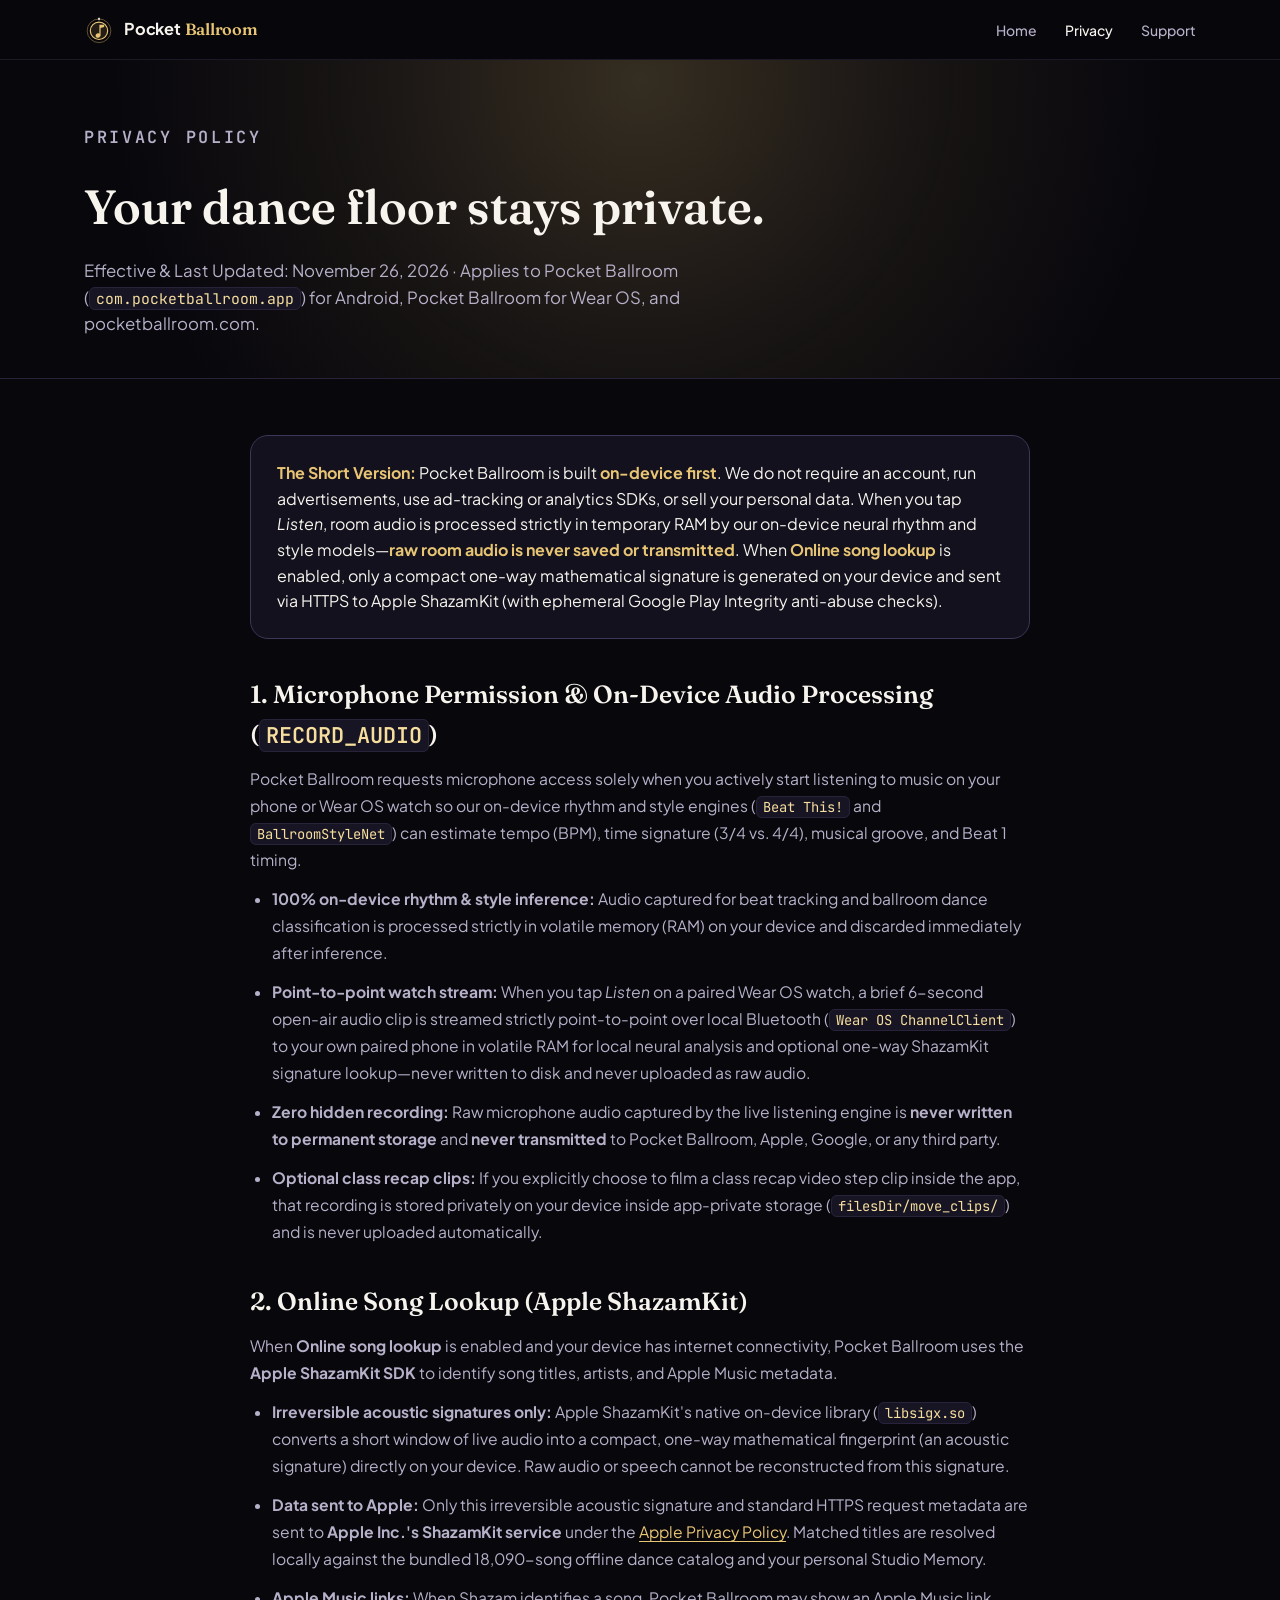
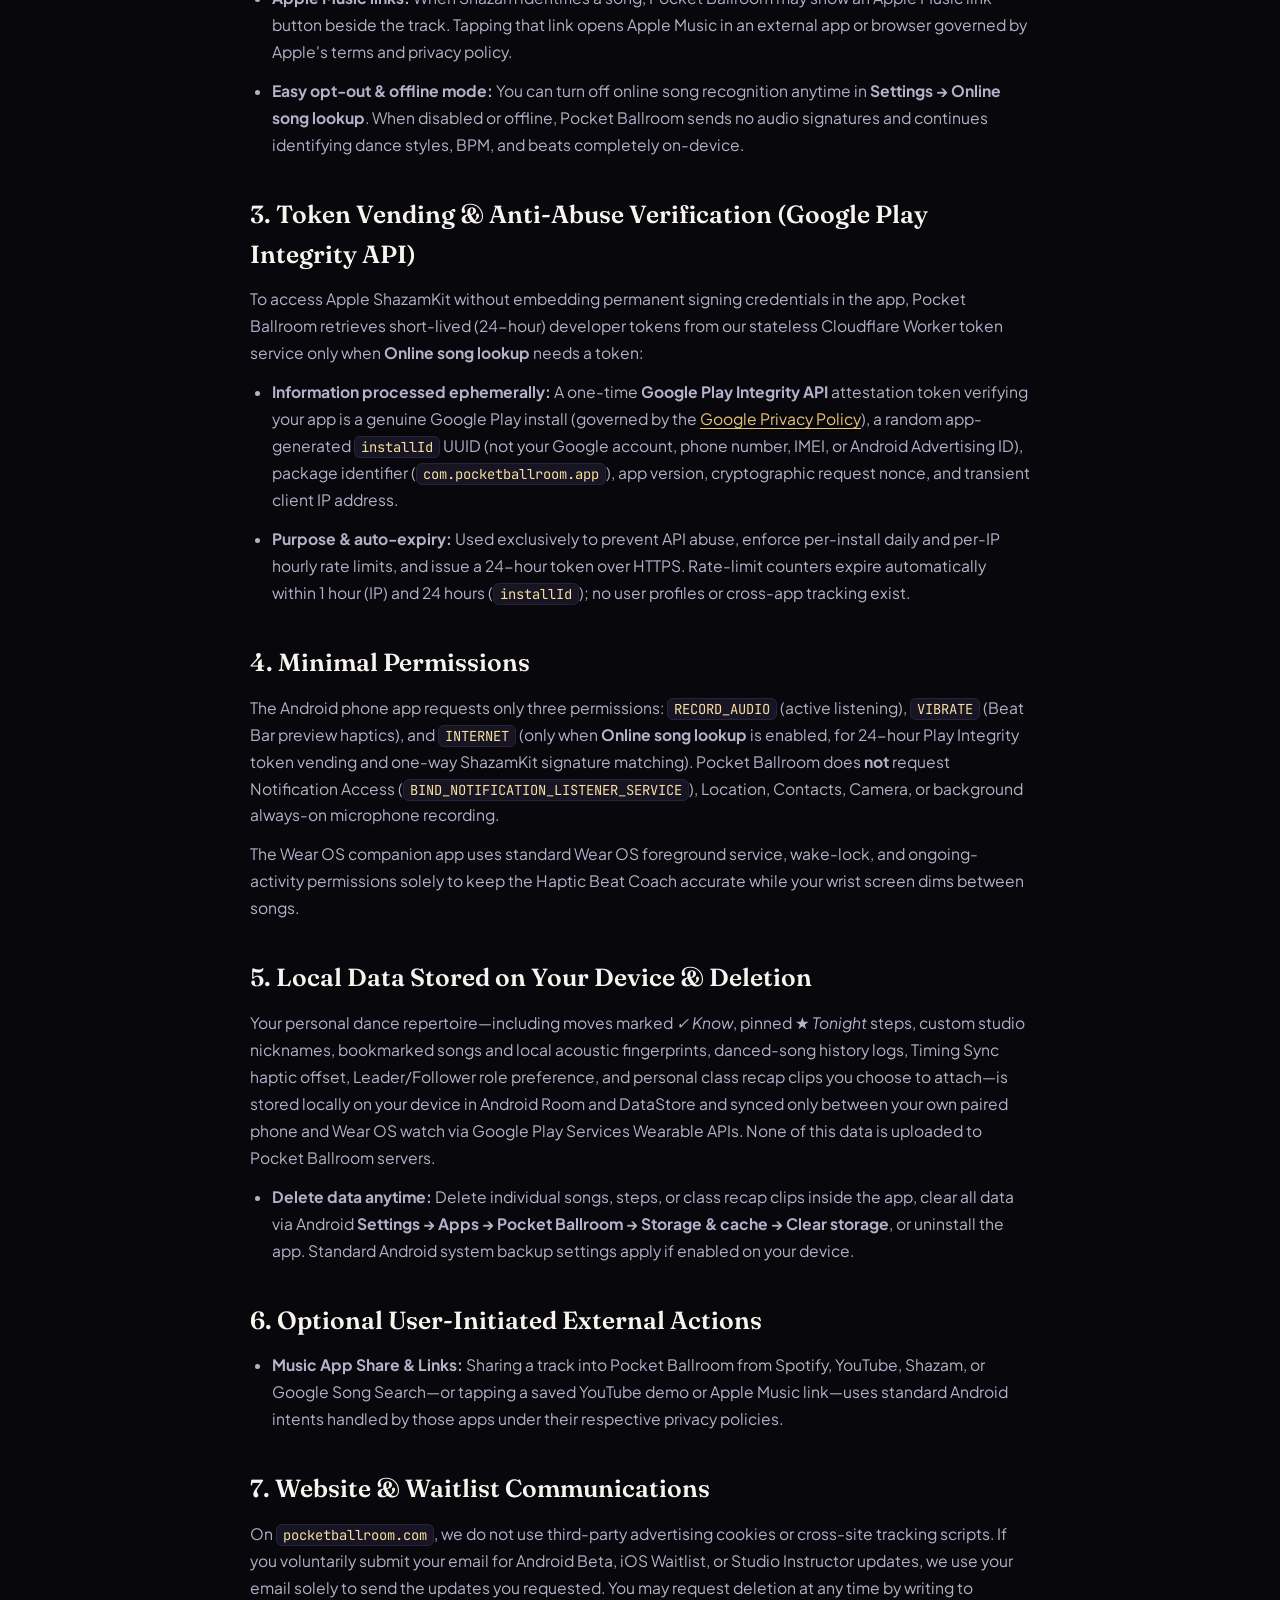
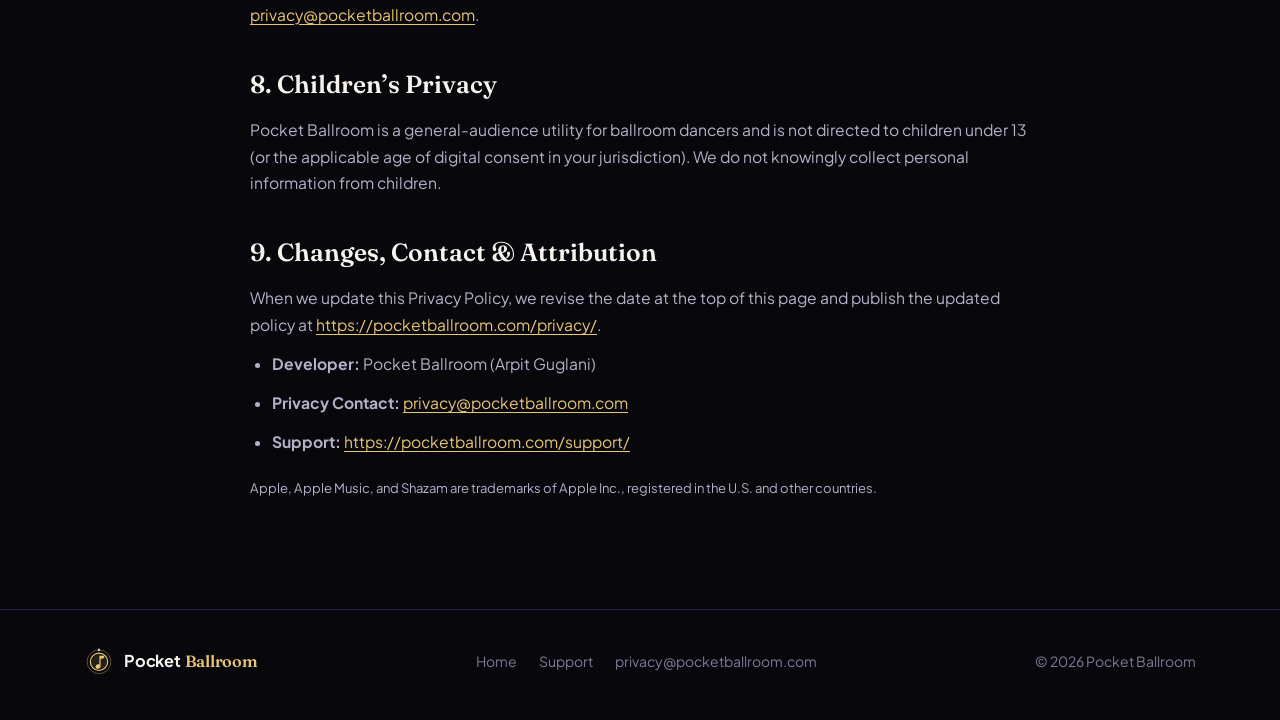
==== commit bb1d8d84: "Sync Privacy Policy with ShazamKit commercial disclosures, Play Integrity token vending & opt-out" ====
--- a/privacy/index.html
+++ b/privacy/index.html
@@ -40,70 +40,88 @@
       <div class="container">
         <p class="eyebrow">Privacy Policy</p>
         <h1>Your dance floor stays private.</h1>
-        <p>Last updated: November 26, 2026 · Applies to Pocket Ballroom for Android, Pocket Ballroom for Wear OS, and pocketballroom.com.</p>
+        <p>Effective &amp; Last Updated: November 26, 2026 · Applies to Pocket Ballroom (<code>com.pocketballroom.app</code>) for Android, Pocket Ballroom for Wear OS, and pocketballroom.com.</p>
       </div>
     </section>
 
     <article class="container prose">
       <div class="summary-box">
-        <strong>The Short Version:</strong> Pocket Ballroom is built offline-first and privacy-first. When you tap <em>Listen</em>, microphone audio is analyzed in volatile memory by our on-device neural rhythm and style models—<strong>raw room audio is never recorded, saved, or uploaded</strong>. When online, song identification uses compact one-way mathematical signatures via Apple ShazamKit. We do not sell personal data, run ad trackers, or request Notification Access.
+        <strong>The Short Version:</strong> Pocket Ballroom is built <strong>on-device first</strong>. We do not require an account, run advertisements, use ad-tracking or analytics SDKs, or sell your personal data. When you tap <em>Listen</em>, room audio is processed strictly in temporary RAM by our on-device neural rhythm and style models—<strong>raw room audio is never saved or transmitted</strong>. When <strong>Online song lookup</strong> is enabled, only a compact one-way mathematical signature is generated on your device and sent via HTTPS to Apple ShazamKit (with ephemeral Google Play Integrity anti-abuse checks).
       </div>
 
-      <h2>1. Microphone Permission (<code>RECORD_AUDIO</code>)</h2>
+      <h2>1. Microphone Permission &amp; On-Device Audio Processing (<code>RECORD_AUDIO</code>)</h2>
       <p>
         Pocket Ballroom requests microphone access solely when you actively start listening to music on your phone or Wear OS watch so our on-device rhythm and style engines (<code>Beat This!</code> and <code>BallroomStyleNet</code>) can estimate tempo (BPM), time signature (3/4 vs. 4/4), musical groove, and Beat 1 timing.
       </p>
       <ul>
-        <li>All rhythm, Beat 1, and style analysis happens <strong>100% locally on your device</strong> in temporary RAM.</li>
-        <li>When you tap <em>Listen</em> on a paired Wear OS watch, a brief 6-second open-air audio clip is streamed strictly point-to-point over local Bluetooth (<code>Wear OS ChannelClient</code>) to your own paired phone in volatile RAM for local neural analysis and one-way ShazamKit signature lookup—never written to disk and never uploaded as raw audio.</li>
-        <li>Raw room audio is <strong>never written to disk, never recorded, and never uploaded</strong> to Pocket Ballroom servers or third parties.</li>
-        <li>You can stop listening at any time with a single tap, immediately releasing the microphone.</li>
+        <li><strong>100% on-device rhythm &amp; style inference:</strong> Audio captured for beat tracking and ballroom dance classification is processed strictly in volatile memory (RAM) on your device and discarded immediately after inference.</li>
+        <li><strong>Point-to-point watch stream:</strong> When you tap <em>Listen</em> on a paired Wear OS watch, a brief 6-second open-air audio clip is streamed strictly point-to-point over local Bluetooth (<code>Wear OS ChannelClient</code>) to your own paired phone in volatile RAM for local neural analysis and optional one-way ShazamKit signature lookup—never written to disk and never uploaded as raw audio.</li>
+        <li><strong>Zero hidden recording:</strong> Raw microphone audio captured by the live listening engine is <strong>never written to permanent storage</strong> and <strong>never transmitted</strong> to Pocket Ballroom, Apple, Google, or any third party.</li>
+        <li><strong>Optional class recap clips:</strong> If you explicitly choose to film a class recap video step clip inside the app, that recording is stored privately on your device inside app-private storage (<code>filesDir/move_clips/</code>) and is never uploaded automatically.</li>
       </ul>
 
-      <h2>2. Parallel Song Identification (Apple ShazamKit)</h2>
+      <h2>2. Online Song Lookup (Apple ShazamKit)</h2>
       <p>
-        When an internet connection is available during active listening, Pocket Ballroom generates a compact, <strong>one-way mathematical audio signature</strong> locally on your device using Apple ShazamKit to match the song title and artist.
+        When <strong>Online song lookup</strong> is enabled and your device has internet connectivity, Pocket Ballroom uses the <strong>Apple ShazamKit SDK</strong> to identify song titles, artists, and Apple Music metadata.
       </p>
       <ul>
-        <li>Raw audio never leaves your device, and original audio or speech cannot be reconstructed from a one-way ShazamKit signature.</li>
-        <li>Matched song titles are resolved locally against the bundled 18,090-song offline dance catalog and your personal Studio Memory on your phone.</li>
-        <li>When your phone is offline (such as in a basement studio without Wi-Fi), song lookup is skipped automatically and identification runs 100% on-device with zero network requests.</li>
+        <li><strong>Irreversible acoustic signatures only:</strong> Apple ShazamKit's native on-device library (<code>libsigx.so</code>) converts a short window of live audio into a compact, one-way mathematical fingerprint (an acoustic signature) directly on your device. Raw audio or speech cannot be reconstructed from this signature.</li>
+        <li><strong>Data sent to Apple:</strong> Only this irreversible acoustic signature and standard HTTPS request metadata are sent to <strong>Apple Inc.'s ShazamKit service</strong> under the <a href="https://www.apple.com/legal/privacy/" target="_blank" rel="noopener">Apple Privacy Policy</a>. Matched titles are resolved locally against the bundled 18,090-song offline dance catalog and your personal Studio Memory.</li>
+        <li><strong>Apple Music links:</strong> When Shazam identifies a song, Pocket Ballroom may show an Apple Music link button beside the track. Tapping that link opens Apple Music in an external app or browser governed by Apple's terms and privacy policy.</li>
+        <li><strong>Easy opt-out &amp; offline mode:</strong> You can turn off online song recognition anytime in <strong>Settings → Online song lookup</strong>. When disabled or offline, Pocket Ballroom sends no audio signatures and continues identifying dance styles, BPM, and beats completely on-device.</li>
       </ul>
 
-      <h2>3. Minimal Permissions</h2>
+      <h2>3. Token Vending &amp; Anti-Abuse Verification (Google Play Integrity API)</h2>
       <p>
-        The Android phone app requests only three permissions: <code>RECORD_AUDIO</code> (active listening), <code>VIBRATE</code> (optional Beat Bar preview haptics), and <code>INTERNET</code> (optional online ShazamKit signature lookup and YouTube links you choose to open). Pocket Ballroom does <strong>not</strong> request Notification Access (<code>BIND_NOTIFICATION_LISTENER_SERVICE</code>), Location, Contacts, Camera, or background always-on microphone recording.
+        To access Apple ShazamKit without embedding permanent signing credentials in the app, Pocket Ballroom retrieves short-lived (24-hour) developer tokens from our stateless Cloudflare Worker token service only when <strong>Online song lookup</strong> needs a token:
+      </p>
+      <ul>
+        <li><strong>Information processed ephemerally:</strong> A one-time <strong>Google Play Integrity API</strong> attestation token verifying your app is a genuine Google Play install (governed by the <a href="https://policies.google.com/privacy" target="_blank" rel="noopener">Google Privacy Policy</a>), a random app-generated <code>installId</code> UUID (not your Google account, phone number, IMEI, or Android Advertising ID), package identifier (<code>com.pocketballroom.app</code>), app version, cryptographic request nonce, and transient client IP address.</li>
+        <li><strong>Purpose &amp; auto-expiry:</strong> Used exclusively to prevent API abuse, enforce per-install daily and per-IP hourly rate limits, and issue a 24-hour token over HTTPS. Rate-limit counters expire automatically within 1 hour (IP) and 24 hours (<code>installId</code>); no user profiles or cross-app tracking exist.</li>
+      </ul>
+
+      <h2>4. Minimal Permissions</h2>
+      <p>
+        The Android phone app requests only three permissions: <code>RECORD_AUDIO</code> (active listening), <code>VIBRATE</code> (Beat Bar preview haptics), and <code>INTERNET</code> (only when <strong>Online song lookup</strong> is enabled, for 24-hour Play Integrity token vending and one-way ShazamKit signature matching). Pocket Ballroom does <strong>not</strong> request Notification Access (<code>BIND_NOTIFICATION_LISTENER_SERVICE</code>), Location, Contacts, Camera, or background always-on microphone recording.
       </p>
       <p>
-        The Wear OS watch app additionally uses standard Wear OS foreground service, wake-lock, and deferred ongoing-activity notification permissions solely to keep the Haptic Beat Coach accurate while your wrist screen dims between songs.
+        The Wear OS companion app uses standard Wear OS foreground service, wake-lock, and ongoing-activity permissions solely to keep the Haptic Beat Coach accurate while your wrist screen dims between songs.
       </p>
 
-      <h2>4. Local Data Stored on Your Device</h2>
+      <h2>5. Local Data Stored on Your Device &amp; Deletion</h2>
       <p>
-        Your personal dance repertoire—including moves marked <em>✓ Know</em>, pinned <em>★ Tonight</em> steps, custom studio nicknames, bookmarked studio songs and their local on-device acoustic fingerprints, Timing Sync haptic offset, Leader/Follower role preference, and links to local class videos you attach—is stored locally on your device in Android Room and DataStore and synced only between your own paired phone and Wear OS watch via Google Play Services Wearable APIs.
+        Your personal dance repertoire—including moves marked <em>✓ Know</em>, pinned <em>★ Tonight</em> steps, custom studio nicknames, bookmarked songs and local acoustic fingerprints, danced-song history logs, Timing Sync haptic offset, Leader/Follower role preference, and personal class recap clips you choose to attach—is stored locally on your device in Android Room and DataStore and synced only between your own paired phone and Wear OS watch via Google Play Services Wearable APIs. None of this data is uploaded to Pocket Ballroom servers.
+      </p>
+      <ul>
+        <li><strong>Delete data anytime:</strong> Delete individual songs, steps, or class recap clips inside the app, clear all data via Android <strong>Settings → Apps → Pocket Ballroom → Storage &amp; cache → Clear storage</strong>, or uninstall the app. Standard Android system backup settings apply if enabled on your device.</li>
+      </ul>
+
+      <h2>6. Optional User-Initiated External Actions</h2>
+      <ul>
+        <li><strong>Music App Share &amp; Links:</strong> Sharing a track into Pocket Ballroom from Spotify, YouTube, Shazam, or Google Song Search—or tapping a saved YouTube demo or Apple Music link—uses standard Android intents handled by those apps under their respective privacy policies.</li>
+      </ul>
+
+      <h2>7. Website &amp; Waitlist Communications</h2>
+      <p>
+        On <code>pocketballroom.com</code>, we do not use third-party advertising cookies or cross-site tracking scripts. If you voluntarily submit your email for Android Beta, iOS Waitlist, or Studio Instructor updates, we use your email solely to send the updates you requested. You may request deletion at any time by writing to <a href="mailto:privacy@pocketballroom.com">privacy@pocketballroom.com</a>.
       </p>
 
-      <h2>5. Optional User-Initiated External Actions</h2>
+      <h2>8. Children’s Privacy</h2>
       <p>
-        Certain optional actions only occur when you explicitly initiate them:
+        Pocket Ballroom is a general-audience utility for ballroom dancers and is not directed to children under 13 (or the applicable age of digital consent in your jurisdiction). We do not knowingly collect personal information from children.
+      </p>
+
+      <h2>9. Changes, Contact &amp; Attribution</h2>
+      <p>
+        When we update this Privacy Policy, we revise the date at the top of this page and publish the updated policy at <a href="https://pocketballroom.com/privacy/">https://pocketballroom.com/privacy/</a>.
       </p>
       <ul>
-        <li><strong>Music App Share &amp; YouTube Clips:</strong> Sharing a track into Pocket Ballroom from Spotify, YouTube, Shazam, or Google Song Search—or tapping a saved YouTube demo link—uses standard Android intents handled by those apps under their respective privacy policies.</li>
+        <li><strong>Developer:</strong> Pocket Ballroom (Arpit Guglani)</li>
+        <li><strong>Privacy Contact:</strong> <a href="mailto:privacy@pocketballroom.com">privacy@pocketballroom.com</a></li>
+        <li><strong>Support:</strong> <a href="https://pocketballroom.com/support/">https://pocketballroom.com/support/</a></li>
       </ul>
-
-      <h2>6. Website &amp; Waitlist Communications</h2>
       <p>
-        On <code>pocketballroom.com</code>, we do not use third-party advertising cookies or cross-site tracking scripts. If you voluntarily submit your email for Android Beta, iOS Waitlist, or Studio Instructor updates, we use your email solely to send the updates you requested. You may request deletion of your email at any time by writing to <a href="mailto:privacy@pocketballroom.com">privacy@pocketballroom.com</a>.
-      </p>
-
-      <h2>7. Children’s Privacy</h2>
-      <p>
-        Pocket Ballroom is designed for general adult and teen social ballroom dancers and does not knowingly collect personal information from children under 13.
-      </p>
-
-      <h2>8. Changes &amp; Contact</h2>
-      <p>
-        If we update this Privacy Policy, we will revise the “Last updated” date at the top of this page. For any privacy questions or data deletion requests, contact us at <a href="mailto:privacy@pocketballroom.com">privacy@pocketballroom.com</a>.
+        <small>Apple, Apple Music, and Shazam are trademarks of Apple Inc., registered in the U.S. and other countries.</small>
       </p>
     </article>
   </main>
--- a/css/styles.css
+++ b/css/styles.css
@@ -1,5 +1,5 @@
 /* ==========================================================================
-   Pocket Ballroom — Midnight Ballroom Stylesheet (v1.6.1)
+   Pocket Ballroom — Midnight Ballroom Editorial Stylesheet
    ========================================================================== */
 
 *, *::before, *::after {
@@ -9,6 +9,7 @@
 }
 
 html {
+  container-type: scroll-state;
   scroll-behavior: smooth;
   background-color: var(--bg-void);
   color: var(--text-primary);
@@ -59,6 +60,10 @@
   outline-offset: 3px;
 }
 
+:target {
+  scroll-margin-top: 4.5rem;
+}
+
 .tabular {
   font-family: var(--font-mono);
   font-variant-numeric: tabular-nums;
@@ -71,16 +76,6 @@
   padding: 0 24px;
 }
 
-.text-sapphire {
-  color: var(--sapphire);
-  font-weight: 600;
-}
-
-.text-rose {
-  color: var(--rose);
-  font-weight: 600;
-}
-
 .link-gold {
   color: var(--gold);
   text-decoration: underline;
@@ -96,16 +91,37 @@
   width: 100%;
 }
 
-/* ---------- Sticky Navigation ---------- */
+/* ---------- Compact Auto-Hiding Navigation ---------- */
 .site-header {
   position: sticky;
   top: 0;
   z-index: 100;
-  height: var(--nav-height);
-  background: rgba(8, 7, 12, 0.84);
+  height: 60px;
+  background: rgba(8, 7, 12, 0.82);
   backdrop-filter: blur(18px);
   -webkit-backdrop-filter: blur(18px);
-  border-bottom: 1px solid rgba(40, 35, 58, 0.72);
+  border-bottom: 1px solid rgba(40, 35, 58, 0.65);
+}
+
+@media (prefers-reduced-motion: no-preference) {
+  .site-header {
+    transition: transform 0.25s var(--ease-glide);
+  }
+}
+
+@container scroll-state((scrolled: bottom) and (scrollable: top)) {
+  .site-header {
+    transform: translateY(-100%);
+  }
+}
+
+.site-header.is-hidden:not(:focus-within) {
+  transform: translateY(-100%);
+}
+
+.site-header:focus-within,
+.site-header.menu-open {
+  transform: none;
 }
 
 .nav-inner {
@@ -119,15 +135,15 @@
 .brand-lockup {
   display: inline-flex;
   align-items: center;
-  gap: 11px;
-  font-size: 1.0625rem;
+  gap: 10px;
+  font-size: 1.02rem;
   letter-spacing: -0.015em;
   flex-shrink: 0;
 }
 
 .brand-lockup .emblem {
-  width: 34px;
-  height: 34px;
+  width: 30px;
+  height: 30px;
 }
 
 .brand-wordmark {
@@ -155,7 +171,7 @@
 }
 
 .nav-links a {
-  font-size: 0.9125rem;
+  font-size: 0.875rem;
   font-weight: 500;
   color: var(--text-secondary);
   transition: color var(--dur-fast) var(--ease-glide);
@@ -174,9 +190,9 @@
 
 .mobile-menu-btn {
   display: none;
-  width: 40px;
-  height: 40px;
-  border-radius: 12px;
+  width: 38px;
+  height: 38px;
+  border-radius: 10px;
   border: 1px solid var(--border-subtle);
   background: var(--surface-card);
   align-items: center;
@@ -189,12 +205,12 @@
   display: inline-flex;
   align-items: center;
   justify-content: center;
-  gap: 9px;
+  gap: 8px;
   border-radius: var(--radius-pill);
   font-weight: 600;
   font-size: 0.9375rem;
   line-height: 1;
-  padding: 14px 24px;
+  padding: 14px 26px;
   transition:
     background var(--dur-fast) var(--ease-glide),
     border-color var(--dur-fast) var(--ease-glide),
@@ -221,8 +237,8 @@
 }
 
 .btn-sm {
-  padding: 10px 18px;
-  font-size: 0.875rem;
+  padding: 9px 16px;
+  font-size: 0.8125rem;
 }
 
 .btn-gold {
@@ -247,26 +263,27 @@
   border-color: var(--gold);
 }
 
-/* ---------- Hero Section ---------- */
+/* ---------- Act 1: Centered Cinematic Hero ---------- */
 .hero {
   position: relative;
-  padding: 64px 0 80px;
-  background: var(--spotlight-glow), var(--bg-void);
+  padding: 84px 0 96px;
+  background:
+    radial-gradient(circle at 50% 0%, rgba(232, 197, 116, 0.16) 0%, rgba(232, 197, 116, 0.04) 42%, transparent 72%),
+    var(--bg-void);
   overflow: hidden;
 }
 
-.hero-grid {
-  display: grid;
-  grid-template-columns: minmax(0, 1.02fr) minmax(0, 0.98fr);
-  gap: 48px;
-  align-items: center;
+.hero-intro {
+  max-width: 780px;
+  margin: 0 auto;
+  text-align: center;
 }
 
 .eyebrow {
   font-family: var(--font-mono);
   font-size: 0.75rem;
   font-weight: 600;
-  letter-spacing: 0.14em;
+  letter-spacing: 0.16em;
   text-transform: uppercase;
   color: var(--gold);
   margin-bottom: 18px;
@@ -275,11 +292,11 @@
 .hero-title {
   font-family: var(--font-display);
   font-weight: 600;
-  font-size: clamp(2.45rem, 4.6vw, 3.8rem);
-  line-height: 1.07;
-  letter-spacing: -0.025em;
-  color: var(--text-primary);
-  margin-bottom: 22px;
+  font-size: clamp(2.75rem, 5.8vw, 4.65rem);
+  line-height: 1.04;
+  letter-spacing: -0.03em;
+  color: var(--text-primary);
+  margin-bottom: 20px;
 }
 
 .hero-title em {
@@ -289,43 +306,22 @@
 }
 
 .hero-sub {
-  font-size: 1.125rem;
-  line-height: 1.65;
-  color: var(--text-secondary);
-  max-width: 520px;
-  margin-bottom: 32px;
+  font-size: clamp(1.0625rem, 1.8vw, 1.25rem);
+  line-height: 1.6;
+  color: var(--text-secondary);
+  max-width: 540px;
+  margin: 0 auto 30px;
 }
 
 .hero-ctas {
   display: flex;
   flex-wrap: wrap;
   gap: 14px;
-  margin-bottom: 28px;
-}
-
-.hero-meta {
-  display: flex;
-  flex-wrap: wrap;
-  align-items: center;
-  gap: 18px;
-  font-size: 0.84375rem;
-  color: var(--text-muted);
-}
-
-.hero-meta span {
-  display: inline-flex;
-  align-items: center;
-  gap: 7px;
-}
-
-.hero-meta svg {
-  color: var(--emerald);
-  flex-shrink: 0;
-}
-
-/* ---------- Interactive Hero Device Stage (v1.6.1) ---------- */
+}
+
+/* ---------- Centered Interactive Studio Stage ---------- */
 .hero-stage {
-  position: relative;
+  margin-top: 48px;
   display: flex;
   flex-direction: column;
   align-items: center;
@@ -335,6 +331,7 @@
   position: relative;
   width: 100%;
   max-width: 496px;
+  margin: 0 auto;
   display: flex;
   align-items: flex-end;
   justify-content: flex-start;
@@ -349,7 +346,7 @@
   padding: 13px;
   box-shadow:
     0 32px 72px rgba(0, 0, 0, 0.72),
-    0 0 80px rgba(232, 197, 116, 0.08);
+    0 0 90px rgba(232, 197, 116, 0.1);
   position: relative;
   z-index: 2;
 }
@@ -389,6 +386,7 @@
 
 .hero-song-info {
   min-width: 0;
+  text-align: left;
 }
 
 .hero-song-title {
@@ -440,6 +438,7 @@
   justify-content: space-between;
   gap: 8px;
   margin-bottom: 10px;
+  text-align: left;
 }
 
 .hero-dance-heading {
@@ -622,6 +621,7 @@
   display: flex;
   flex-direction: column;
   gap: 6px;
+  text-align: left;
 }
 
 .step-item {
@@ -664,7 +664,7 @@
   line-height: 1.35;
 }
 
-/* Docked Live Beat Bar (60dp) */
+/* Docked Live Beat Bar */
 .beat-bar {
   background: var(--surface-card);
   border: 1px solid var(--border-subtle);
@@ -869,9 +869,9 @@
   margin-top: 2px;
 }
 
-/* Dance Switcher Bar under hero devices */
+/* Dance Switcher Bar */
 .demo-switcher {
-  margin-top: 18px;
+  margin-top: 22px;
   display: flex;
   flex-wrap: wrap;
   justify-content: center;
@@ -900,52 +900,93 @@
   color: var(--gold);
 }
 
-/* ---------- Editorial Proof Strip ---------- */
-.proof-strip-section {
-  padding: 0 0 64px;
-}
-
-.proof-strip {
-  display: grid;
-  grid-template-columns: repeat(4, minmax(0, 1fr));
-  background: var(--surface-card);
-  border: 1px solid var(--border-subtle);
-  border-radius: var(--radius-card);
-  overflow: hidden;
-}
-
-.proof-item {
-  padding: 22px 24px;
-  border-right: 1px solid var(--border-subtle);
-}
-
-.proof-item:last-child {
-  border-right: none;
-}
-
-.proof-val {
-  font-size: 1.55rem;
-  font-weight: 700;
-  color: var(--gold);
-  letter-spacing: -0.02em;
-  line-height: 1.15;
-  margin-bottom: 4px;
-}
-
-.proof-label {
-  font-size: 0.84rem;
-  color: var(--text-secondary);
+.stage-hint {
+  margin-top: 12px;
+  font-size: 0.8125rem;
+  color: var(--text-muted);
+  text-align: center;
+}
+
+/* ---------- Editorial Chapters ---------- */
+.chapter {
+  padding: 116px 0;
+  border-top: 1px solid rgba(40, 35, 58, 0.5);
+}
+
+.chapter-oled {
+  padding: 120px 0;
+  background:
+    radial-gradient(circle at 50% 54%, rgba(232, 197, 116, 0.1) 0%, transparent 56%),
+    var(--bg-oled);
+  border-top: 1px solid rgba(40, 35, 58, 0.5);
+  border-bottom: 1px solid rgba(40, 35, 58, 0.5);
+}
+
+.chapter-header {
+  max-width: 680px;
+  margin: 0 auto 44px;
+  text-align: center;
+}
+
+.chapter-title {
+  font-family: var(--font-display);
+  font-weight: 600;
+  font-size: clamp(2rem, 4vw, 3.1rem);
+  line-height: 1.09;
+  letter-spacing: -0.025em;
+  color: var(--text-primary);
+  margin-bottom: 16px;
+}
+
+.chapter-lead {
+  font-size: 1.08rem;
+  line-height: 1.65;
+  color: var(--text-secondary);
+}
+
+.chapter-visual {
+  max-width: 640px;
+  margin: 0 auto;
+}
+
+.chapter-caption {
+  margin-top: 18px;
+  text-align: center;
+  font-size: 0.875rem;
+  color: var(--text-muted);
+}
+
+/* Pure-CSS Scroll-Driven Reveal (Progressive Enhancement) */
+@media (prefers-reduced-motion: no-preference) {
+  @supports ((animation-timeline: view()) and (animation-range: entry)) {
+    @keyframes chapter-reveal {
+      from {
+        opacity: 0;
+        translate: 0 24px;
+      }
+      to {
+        opacity: 1;
+        translate: 0 0;
+      }
+    }
+
+    .reveal {
+      animation: chapter-reveal linear both;
+      animation-timeline: view();
+      animation-range: entry 0% entry 28%;
+    }
+  }
 }
 
 /* ---------- Shared Section Styling ---------- */
 .section {
-  padding: 88px 0;
-  border-top: 1px solid rgba(40, 35, 58, 0.55);
+  padding: 104px 0;
+  border-top: 1px solid rgba(40, 35, 58, 0.5);
 }
 
 .section-header {
   max-width: 680px;
-  margin-bottom: 48px;
+  margin-bottom: 44px;
 }
 
 .section-header.centered {
@@ -957,144 +998,14 @@
 .section-title {
   font-family: var(--font-display);
   font-weight: 600;
-  font-size: clamp(1.9rem, 3.2vw, 2.65rem);
-  line-height: 1.14;
+  font-size: clamp(1.9rem, 3.5vw, 2.75rem);
+  line-height: 1.12;
   letter-spacing: -0.02em;
   color: var(--text-primary);
-  margin-bottom: 14px;
-}
-
-.section-lead {
-  font-size: 1.05rem;
-  color: var(--text-secondary);
-  line-height: 1.65;
-}
-
-/* ---------- 3-Card Story Strip ---------- */
-.story-grid {
-  display: grid;
-  grid-template-columns: repeat(3, minmax(0, 1fr));
-  gap: 20px;
-}
-
-.story-card {
-  background: var(--surface-card);
-  border: 1px solid var(--border-subtle);
-  border-radius: var(--radius-card);
-  padding: 28px;
-  display: flex;
-  flex-direction: column;
-  gap: 14px;
-  transition: border-color var(--dur-smooth) var(--ease-glide);
-}
-
-@media (prefers-reduced-motion: no-preference) {
-  .story-card {
-    transition: border-color var(--dur-smooth) var(--ease-glide), transform var(--dur-smooth) var(--ease-glide);
-  }
-
-  .story-card:hover {
-    transform: translateY(-2px);
-  }
-}
-
-.story-card:hover {
-  border-color: var(--border-bright);
-}
-
-.story-step-num {
-  font-family: var(--font-mono);
-  font-size: 0.78rem;
-  font-weight: 600;
-  color: var(--gold);
-  letter-spacing: 0.08em;
-}
-
-.story-question {
-  font-family: var(--font-display);
-  font-style: italic;
-  font-size: 1.35rem;
-  font-weight: 600;
-  color: var(--text-primary);
-  line-height: 1.25;
-}
-
-.story-answer {
-  font-size: 0.9375rem;
-  color: var(--text-secondary);
-  line-height: 1.6;
-}
-
-/* ---------- Alternating Feature Deep-Dives ---------- */
-.feature-stack {
-  display: flex;
-  flex-direction: column;
-  gap: 72px;
-}
-
-.feature-row {
-  display: grid;
-  grid-template-columns: minmax(0, 1fr) minmax(0, 1fr);
-  gap: 56px;
-  align-items: center;
-}
-
-.feature-row.reverse .feature-visual {
-  order: -1;
-}
-
-.feature-kicker {
-  font-family: var(--font-mono);
-  font-size: 0.75rem;
-  font-weight: 600;
-  text-transform: uppercase;
-  letter-spacing: 0.12em;
-  color: var(--gold);
   margin-bottom: 12px;
 }
 
-.feature-title {
-  font-family: var(--font-display);
-  font-size: clamp(1.6rem, 2.6vw, 2.15rem);
-  font-weight: 600;
-  line-height: 1.18;
-  letter-spacing: -0.02em;
-  margin-bottom: 16px;
-}
-
-.feature-desc {
-  font-size: 1rem;
-  color: var(--text-secondary);
-  margin-bottom: 22px;
-  line-height: 1.65;
-}
-
-.feature-bullets {
-  list-style: none;
-  display: flex;
-  flex-direction: column;
-  gap: 11px;
-}
-
-.feature-bullets li {
-  display: flex;
-  align-items: flex-start;
-  gap: 10px;
-  font-size: 0.9375rem;
-  color: var(--text-secondary);
-}
-
-.feature-bullets li svg {
-  color: var(--gold);
-  flex-shrink: 0;
-  margin-top: 3px;
-}
-
-.feature-bullets strong {
-  color: var(--text-primary);
-  font-weight: 600;
-}
-
+/* ---------- Interactive Chapter Panels ---------- */
 .feature-card-panel {
   background: var(--surface-card);
   border: 1px solid var(--border-subtle);
@@ -1102,7 +1013,6 @@
   padding: 28px;
 }
 
-/* Feature Visual 1: Feel Chips, Octave & Studio Memory */
 .song-match-row {
   display: flex;
   align-items: center;
@@ -1134,15 +1044,6 @@
   padding: 5px 11px;
   border-radius: var(--radius-pill);
   white-space: nowrap;
-}
-
-.chips-label {
-  font-size: 0.75rem;
-  font-weight: 600;
-  color: var(--text-muted);
-  text-transform: uppercase;
-  letter-spacing: 0.08em;
-  margin-bottom: 10px;
 }
 
 .feel-chips-wrap {
@@ -1245,7 +1146,7 @@
   fill: var(--gold);
 }
 
-/* Feature Visual 2: Muted Video Player Preview */
+/* Chapter 2: Muted Video Player */
 .muted-player {
   background: #0B0912;
   border: 1px solid var(--border-subtle);
@@ -1339,43 +1240,39 @@
   border-color: var(--gold);
 }
 
-/* Feature Visual 3: Pure OLED Watch Showcase */
-.oled-showcase {
-  background: var(--bg-oled);
-  border: 1px solid var(--border-subtle);
-  border-radius: 24px;
-  padding: 32px 24px;
+/* Chapter 3: Pure OLED Watch Stage */
+.oled-stage {
   display: flex;
   flex-direction: column;
   align-items: center;
-  gap: 18px;
+  gap: 20px;
   text-align: center;
 }
 
 .oled-watch-dial {
-  width: 214px;
-  height: 214px;
+  width: 232px;
+  height: 232px;
   border-radius: 50%;
   background: var(--bg-oled);
   border: 2px solid var(--gold);
-  box-shadow: 0 0 42px rgba(232, 197, 116, 0.22);
+  box-shadow: 0 0 64px rgba(232, 197, 116, 0.24);
   display: flex;
   flex-direction: column;
   align-items: center;
   justify-content: center;
-  gap: 6px;
-  padding: 18px;
+  gap: 8px;
+  padding: 20px;
 }
 
 .oled-mode-title {
-  font-size: 1.02rem;
+  font-size: 1.08rem;
   color: var(--gold);
 }
 
 .oled-mode-sub {
-  font-size: 0.74rem;
-  color: var(--text-secondary);
-  max-width: 158px;
+  font-size: 0.76rem;
+  color: var(--text-secondary);
+  max-width: 164px;
   line-height: 1.35;
 }
 
@@ -1419,9 +1316,9 @@
 }
 
 .oled-mode-pill {
-  font-size: 0.78rem;
-  font-weight: 600;
-  padding: 6px 13px;
+  font-size: 0.8125rem;
+  font-weight: 600;
+  padding: 7px 15px;
   border-radius: var(--radius-pill);
   border: 1px solid var(--border-subtle);
   color: var(--text-secondary);
@@ -1438,9 +1335,9 @@
   display: inline-flex;
   align-items: center;
   gap: 8px;
-  font-size: 0.78rem;
-  font-weight: 600;
-  padding: 7px 14px;
+  font-size: 0.8rem;
+  font-weight: 600;
+  padding: 7px 15px;
   border-radius: var(--radius-pill);
   background: #0E0D14;
   border: 1px solid var(--border-subtle);
@@ -1464,19 +1361,86 @@
   background: var(--emerald);
 }
 
-/* ---------- 9 Supported Dances Grid ---------- */
+.watch-highlights {
+  margin-top: 28px;
+  width: 100%;
+  max-width: 720px;
+  display: grid;
+  grid-template-columns: repeat(3, minmax(0, 1fr));
+  gap: 24px;
+  padding-top: 28px;
+  border-top: 1px solid rgba(40, 35, 58, 0.65);
+}
+
+.watch-highlight h3 {
+  font-size: 0.9375rem;
+  font-weight: 600;
+  color: var(--text-primary);
+  margin-bottom: 4px;
+}
+
+.watch-highlight p {
+  font-size: 0.84375rem;
+  color: var(--text-muted);
+  line-height: 1.5;
+}
+
+/* ---------- Act 5: 2x2 Bento Grid ---------- */
+.bento-grid {
+  max-width: 920px;
+  margin: 0 auto;
+  display: grid;
+  grid-template-columns: repeat(2, minmax(0, 1fr));
+  gap: 20px;
+}
+
+.bento-card {
+  background: linear-gradient(160deg, var(--surface-card) 0%, #0D0B14 100%);
+  border: 1px solid var(--border-subtle);
+  border-radius: 24px;
+  padding: 36px 32px;
+  display: flex;
+  flex-direction: column;
+  justify-content: space-between;
+  gap: 14px;
+  min-height: 176px;
+}
+
+.bento-stat {
+  font-size: clamp(2.25rem, 4vw, 3.1rem);
+  font-weight: 700;
+  color: var(--gold);
+  line-height: 1;
+  letter-spacing: -0.03em;
+}
+
+.bento-heading {
+  font-family: var(--font-display);
+  font-size: clamp(1.5rem, 2.5vw, 1.9rem);
+  font-weight: 600;
+  line-height: 1.15;
+  color: var(--text-primary);
+}
+
+.bento-desc {
+  font-size: 0.96rem;
+  color: var(--text-secondary);
+  line-height: 1.55;
+}
+
+/* ---------- Act 6: Clean 9 Dances Grid ---------- */
 .dance-filters {
   display: flex;
   flex-wrap: wrap;
   justify-content: center;
-  gap: 10px;
-  margin-bottom: 36px;
+  gap: 8px;
+  margin-bottom: 32px;
 }
 
 .filter-btn {
   font-size: 0.875rem;
   font-weight: 600;
-  padding: 9px 18px;
+  padding: 8px 18px;
   border-radius: var(--radius-pill);
   background: var(--surface-card);
   border: 1px solid var(--border-subtle);
@@ -1496,183 +1460,72 @@
 }
 
 .dances-grid {
+  max-width: 980px;
+  margin: 0 auto;
   display: grid;
   grid-template-columns: repeat(3, minmax(0, 1fr));
-  gap: 18px;
+  gap: 16px;
 }
 
 .dance-card {
   background: var(--surface-card);
   border: 1px solid var(--border-subtle);
   border-radius: var(--radius-card);
-  padding: 22px;
+  padding: 22px 24px;
+  display: flex;
+  flex-direction: column;
+  gap: 12px;
+  transition: border-color var(--dur-fast) var(--ease-glide);
+}
+
+.dance-card:hover {
+  border-color: var(--border-bright);
+}
+
+.dance-card.hidden {
+  display: none;
+}
+
+.dance-card-head {
+  display: flex;
+  align-items: baseline;
+  justify-content: space-between;
+  gap: 10px;
+}
+
+.dance-card-title {
+  font-size: 1.08rem;
+  font-weight: 700;
+  color: var(--text-primary);
+  letter-spacing: -0.015em;
+}
+
+.dance-lane {
+  font-size: 0.75rem;
+  font-weight: 500;
+  color: var(--text-muted);
+  white-space: nowrap;
+}
+
+.dance-timing {
+  font-family: var(--font-mono);
+  font-size: 0.8rem;
+  color: var(--gold);
+}
+
+.dance-meta {
+  font-size: 0.78rem;
+  color: var(--text-muted);
+  margin-top: auto;
+}
+
+/* ---------- Act 7: FAQ Accordion (Native <details>/<summary>) ---------- */
+.faq-list {
+  max-width: 720px;
+  margin: 0 auto;
   display: flex;
   flex-direction: column;
   gap: 10px;
-  transition: border-color var(--dur-fast) var(--ease-glide);
-}
-
-@media (prefers-reduced-motion: no-preference) {
-  .dance-card {
-    transition: border-color var(--dur-fast) var(--ease-glide), transform var(--dur-fast) var(--ease-glide);
-  }
-
-  .dance-card:hover {
-    transform: translateY(-2px);
-  }
-}
-
-.dance-card:hover {
-  border-color: var(--border-bright);
-}
-
-.dance-card.hidden {
-  display: none;
-}
-
-.dance-card-head {
-  display: flex;
-  align-items: flex-start;
-  justify-content: space-between;
-  gap: 10px;
-}
-
-.dance-card-title {
-  font-size: 1.125rem;
-  font-weight: 700;
-  color: var(--text-primary);
-  letter-spacing: -0.015em;
-}
-
-.dance-cat-label {
-  font-size: 0.72rem;
-  font-weight: 600;
-  color: var(--text-muted);
-  text-transform: uppercase;
-  letter-spacing: 0.07em;
-}
-
-.lane-pill {
-  font-size: 0.7rem;
-  font-weight: 600;
-  padding: 4px 9px;
-  border-radius: var(--radius-pill);
-  background: var(--sapphire-soft);
-  color: var(--sapphire);
-}
-
-.lane-pill.spot {
-  background: var(--gold-soft);
-  color: var(--gold);
-}
-
-.dance-timing {
-  font-family: var(--font-mono);
-  font-size: 0.8125rem;
-  color: var(--gold);
-  background: var(--surface-subtle);
-  border: 1px solid var(--border-subtle);
-  padding: 7px 11px;
-  border-radius: 10px;
-}
-
-.dance-card-meta {
-  display: flex;
-  align-items: center;
-  justify-content: space-between;
-  gap: 8px;
-  font-size: 0.8rem;
-  color: var(--text-secondary);
-  margin-top: auto;
-  padding-top: 6px;
-}
-
-.song-count {
-  color: var(--emerald);
-  font-weight: 600;
-}
-
-.dance-desc {
-  font-size: 0.875rem;
-  color: var(--text-secondary);
-  line-height: 1.5;
-}
-
-/* ---------- Privacy & Offline Trust Bar ---------- */
-.trust-bar {
-  display: grid;
-  grid-template-columns: repeat(3, minmax(0, 1fr));
-  gap: 20px;
-}
-
-.trust-item {
-  background: var(--surface-card);
-  border: 1px solid var(--border-subtle);
-  border-radius: var(--radius-card);
-  padding: 26px;
-  display: flex;
-  align-items: flex-start;
-  gap: 16px;
-}
-
-.trust-icon {
-  width: 44px;
-  height: 44px;
-  border-radius: 13px;
-  background: var(--gold-soft);
-  color: var(--gold);
-  display: flex;
-  align-items: center;
-  justify-content: center;
-  flex-shrink: 0;
-}
-
-.trust-item h3 {
-  font-size: 1rem;
-  font-weight: 700;
-  margin-bottom: 4px;
-}
-
-.trust-item p {
-  font-size: 0.8875rem;
-  color: var(--text-secondary);
-  line-height: 1.55;
-}
-
-/* ---------- Studio Instructors Callout ---------- */
-.studio-banner {
-  background:
-    radial-gradient(circle at 85% 20%, rgba(232, 197, 116, 0.14), transparent 55%),
-    var(--surface-card);
-  border: 1px solid var(--border-bright);
-  border-radius: 24px;
-  padding: 44px;
-  display: flex;
-  align-items: center;
-  justify-content: space-between;
-  gap: 32px;
-}
-
-.studio-banner h2 {
-  font-family: var(--font-display);
-  font-size: clamp(1.55rem, 2.5vw, 2.05rem);
-  font-weight: 600;
-  margin-bottom: 10px;
-}
-
-.studio-banner p {
-  color: var(--text-secondary);
-  max-width: 580px;
-  font-size: 0.98rem;
-}
-
-/* ---------- FAQ Accordion (Native <details>/<summary>) ---------- */
-.faq-list {
-  max-width: 780px;
-  margin: 0 auto;
-  display: flex;
-  flex-direction: column;
-  gap: 12px;
 }
 
 .faq-item {
@@ -1687,8 +1540,8 @@
   display: flex;
   align-items: center;
   gap: 12px;
-  padding: 20px 24px;
-  font-size: 1.02rem;
+  padding: 18px 22px;
+  font-size: 1rem;
   font-weight: 600;
   color: var(--text-primary);
   cursor: pointer;
@@ -1705,8 +1558,8 @@
 
 .faq-trigger::before {
   content: "";
-  inline-size: 1.125em;
-  block-size: 1.125em;
+  inline-size: 1.05em;
+  block-size: 1.05em;
   flex-shrink: 0;
   background-color: var(--gold);
   mask: url("data:image/svg+xml,%3Csvg xmlns='http://www.w3.org/2000/svg' viewBox='0 0 24 24' fill='none' stroke='black' stroke-width='2.5' stroke-linecap='round' stroke-linejoin='round'%3E%3Cpolyline points='6 9 12 15 18 9'/%3E%3C/svg%3E") no-repeat center / contain;
@@ -1742,43 +1595,61 @@
 }
 
 .faq-panel {
-  padding: 0 24px 20px 52px;
-  font-size: 0.95rem;
+  padding: 0 22px 18px 48px;
+  font-size: 0.9375rem;
   color: var(--text-secondary);
   line-height: 1.65;
+}
+
+.studio-note {
+  margin-top: 32px;
+  text-align: center;
+  font-size: 0.9125rem;
+  color: var(--text-muted);
+}
+
+.link-btn {
+  color: var(--gold);
+  font-weight: 600;
+  margin-left: 6px;
+}
+
+.link-btn:hover {
+  text-decoration: underline;
+  text-underline-offset: 3px;
 }
 
 /* ---------- Final CTA & Footer ---------- */
 .final-cta {
   text-align: center;
-  padding: 88px 0;
+  padding: 108px 0;
   background: var(--spotlight-glow), var(--bg-void);
-  border-top: 1px solid rgba(40, 35, 58, 0.55);
+  border-top: 1px solid rgba(40, 35, 58, 0.5);
 }
 
 .final-cta .emblem-lg {
-  width: 60px;
-  height: 60px;
+  width: 56px;
+  height: 56px;
   margin: 0 auto 20px;
 }
 
 .final-cta h2 {
   font-family: var(--font-display);
-  font-size: clamp(2rem, 3.6vw, 2.9rem);
-  font-weight: 600;
-  margin-bottom: 14px;
+  font-size: clamp(2.1rem, 4vw, 3.1rem);
+  font-weight: 600;
+  margin-bottom: 10px;
 }
 
 .final-cta p {
   color: var(--text-secondary);
-  max-width: 520px;
-  margin: 0 auto 30px;
-  font-size: 1.05rem;
+  max-width: 480px;
+  margin: 0 auto 28px;
+  font-size: 1.0625rem;
 }
 
 .site-footer {
   border-top: 1px solid var(--border-subtle);
-  padding: 40px 0 48px;
+  padding: 36px 0 44px;
   font-size: 0.875rem;
   color: var(--text-muted);
 }
@@ -2007,39 +1878,13 @@
 
 /* ---------- Responsive ---------- */
 @media (max-width: 960px) {
-  .hero-grid,
-  .feature-row {
+  .dances-grid {
+    grid-template-columns: 1fr 1fr;
+  }
+
+  .watch-highlights {
     grid-template-columns: 1fr;
-    gap: 40px;
-  }
-
-  .feature-row.reverse .feature-visual {
-    order: 0;
-  }
-
-  .proof-strip {
-    grid-template-columns: 1fr 1fr;
-  }
-
-  .proof-item:nth-child(2) {
-    border-right: none;
-  }
-
-  .proof-item:nth-child(1),
-  .proof-item:nth-child(2) {
-    border-bottom: 1px solid var(--border-subtle);
-  }
-
-  .story-grid,
-  .dances-grid,
-  .trust-bar {
-    grid-template-columns: 1fr 1fr;
-  }
-
-  .studio-banner {
-    flex-direction: column;
-    align-items: flex-start;
-    padding: 32px;
+    gap: 18px;
   }
 }
 
@@ -2047,7 +1892,7 @@
   .nav-links {
     display: none;
     position: absolute;
-    top: var(--nav-height);
+    top: 60px;
     left: 0;
     right: 0;
     background: var(--surface-card);
@@ -2070,13 +1915,13 @@
   }
 
   .brand-lockup {
-    font-size: 0.96rem;
+    font-size: 0.95rem;
     gap: 8px;
   }
 
   .brand-lockup .emblem {
-    width: 28px;
-    height: 28px;
+    width: 26px;
+    height: 26px;
   }
 
   .nav-actions {
@@ -2089,7 +1934,7 @@
   }
 
   .hero {
-    padding: 48px 0 64px;
+    padding: 56px 0 72px;
   }
 
   .stage-devices {
@@ -2110,31 +1955,27 @@
     bottom: 0;
   }
 
-  .proof-strip,
-  .story-grid,
-  .dances-grid,
-  .trust-bar {
+  .chapter,
+  .chapter-oled,
+  .section {
+    padding: 80px 0;
+  }
+
+  .bento-grid,
+  .dances-grid {
     grid-template-columns: 1fr;
   }
 
-  .proof-item {
-    border-right: none;
-    border-bottom: 1px solid var(--border-subtle);
-  }
-
-  .proof-item:last-child {
-    border-bottom: none;
-  }
-
-  .section {
-    padding: 64px 0;
+  .bento-card {
+    min-height: 140px;
+    padding: 28px 24px;
   }
 
   .faq-trigger {
-    padding: 18px 18px;
+    padding: 16px 18px;
   }
 
   .faq-panel {
-    padding: 0 18px 18px 44px;
-  }
-}
+    padding: 0 18px 16px 42px;
+  }
+}
